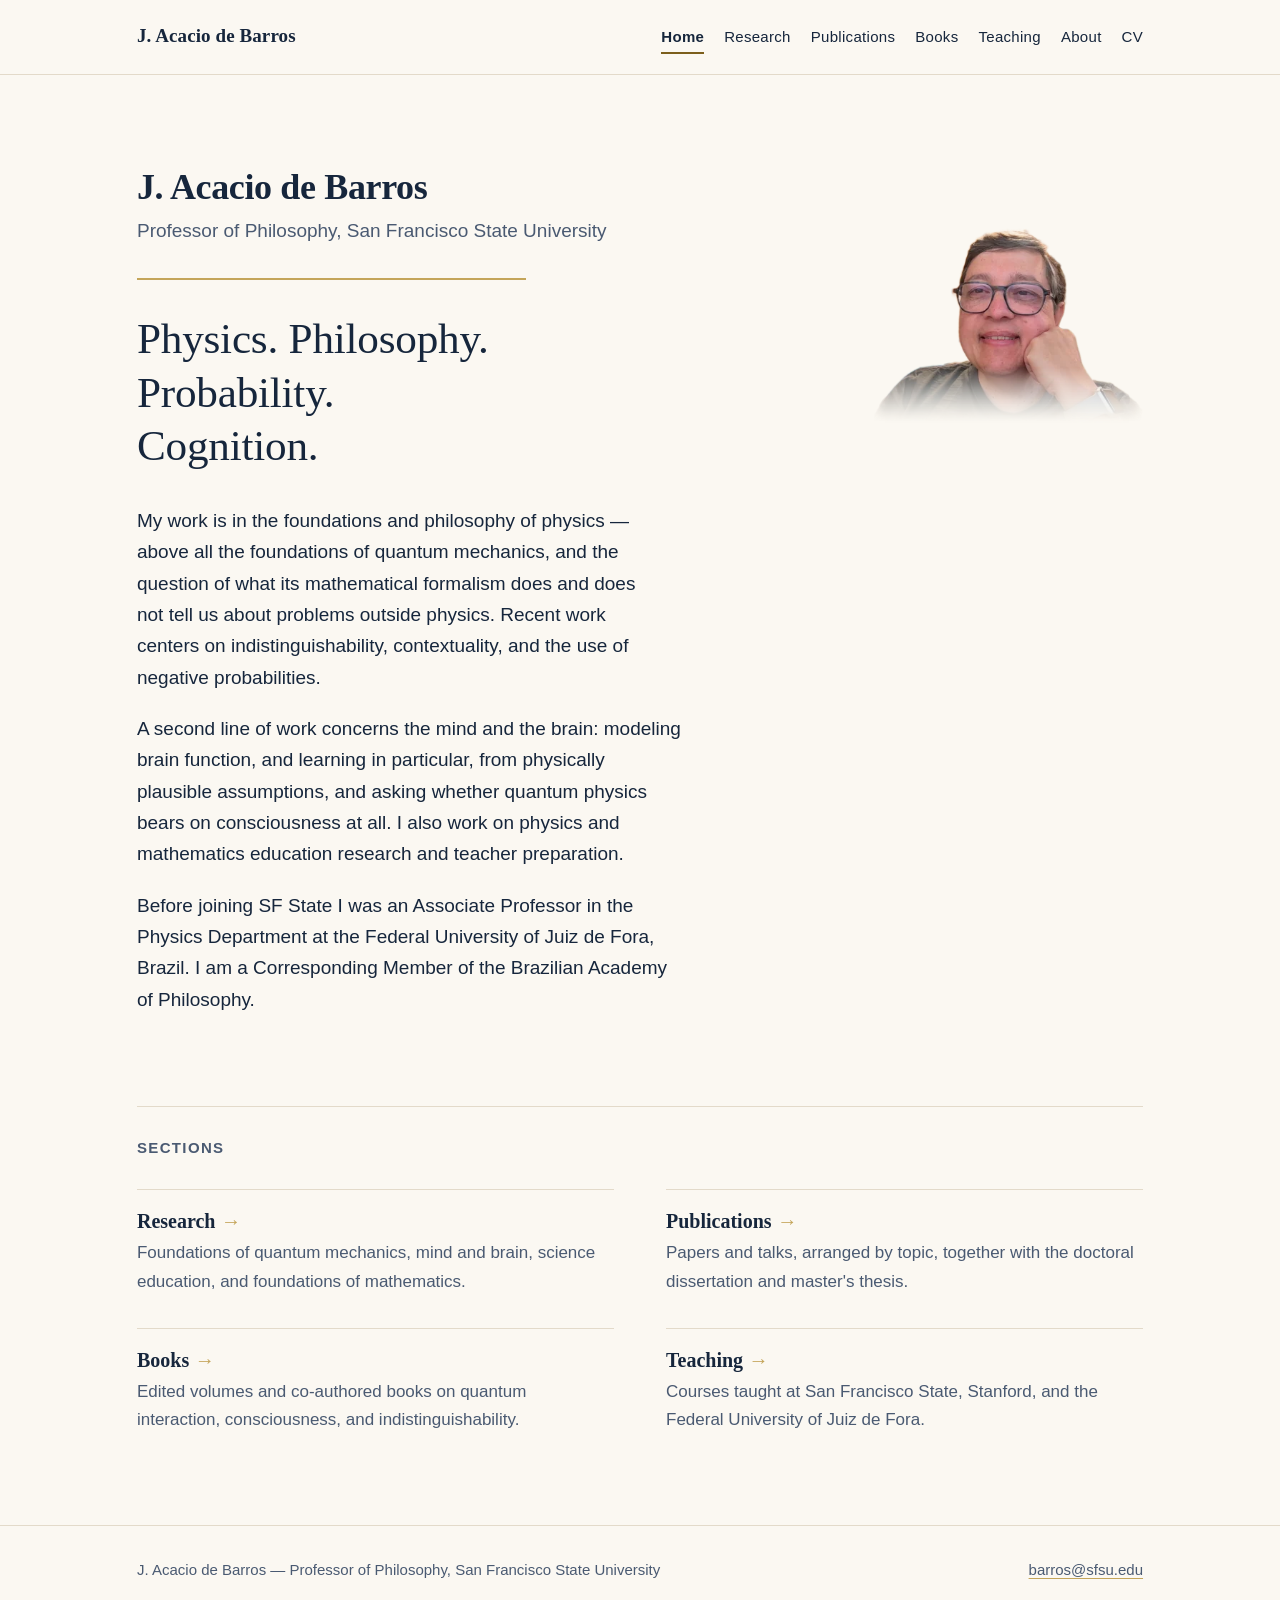
==== index.html @ 0c76de15 "First implementation: structure, design system, homepage, section pages Static HTML and one styleshe" ====
<!DOCTYPE html>
<html lang="en">
<head>
<meta charset="utf-8">
<meta name="viewport" content="width=device-width, initial-scale=1">
<title>J. Acacio de Barros — Professor of Philosophy, San Francisco State University</title>
<meta name="description" content="J. Acacio de Barros, Professor of Philosophy at San Francisco State University. Foundations and philosophy of physics, probability and contextuality, mind and brain.">
<link rel="stylesheet" href="/assets/css/site.css">
</head>
<body>

<a class="skip-link" href="#main">Skip to main content</a>

<header class="site-header">
  <div class="wrap site-header__inner">
    <a class="site-id" href="/">J. Acacio de Barros</a>
    <nav class="site-nav" aria-label="Primary">
      <ul>
        <li><a href="/" aria-current="page">Home</a></li>
        <li><a href="/research/">Research</a></li>
        <li><a href="/publications/">Publications</a></li>
        <li><a href="/books/">Books</a></li>
        <li><a href="/teaching/">Teaching</a></li>
        <li><a href="/about/">About</a></li>
        <li><a href="/cv/">CV</a></li>
      </ul>
    </nav>
  </div>
</header>

<main class="site-main" id="main" tabindex="-1">
  <div class="wrap">

    <section class="intro">
      <div>
        <h1 class="intro__name">J. Acacio de Barros</h1>
        <p class="intro__role">Professor of Philosophy, San Francisco State University</p>

        <p class="statement">Physics. Philosophy. Probability. Cognition.</p>

        <div class="intro__lede">
          <p>My work is in the foundations and philosophy of physics — above all the
          foundations of quantum mechanics, and the question of what its mathematical
          formalism does and does not tell us about problems outside physics. Recent
          work centers on indistinguishability, contextuality, and the use of negative
          probabilities.</p>

          <p>A second line of work concerns the mind and the brain: modeling brain
          function, and learning in particular, from physically plausible assumptions,
          and asking whether quantum physics bears on consciousness at all. I also
          work on physics and mathematics education research and teacher preparation.</p>

          <p>Before joining SF State I was an Associate Professor in the Physics
          Department at the Federal University of Juiz de Fora, Brazil. I am a
          Corresponding Member of the Brazilian Academy of Philosophy.</p>
        </div>
      </div>

      <figure class="portrait">
        <picture>
          <source
            type="image/webp"
            srcset="/assets/images/portrait-acacio-de-barros-380.webp 380w,
                    /assets/images/portrait-acacio-de-barros-760.webp 760w"
            sizes="(min-width: 64rem) 17rem, 13rem">
          <img
            src="/assets/images/portrait-acacio-de-barros-380.png"
            width="380" height="380"
            alt="J. Acacio de Barros.">
        </picture>
      </figure>
    </section>

    <nav class="entries" aria-labelledby="entries-heading">
      <h2 class="entries__heading" id="entries-heading">Sections</h2>
      <ul class="entry-list">
        <li class="entry">
          <h3><a href="/research/">Research</a></h3>
          <p>Foundations of quantum mechanics, mind and brain, science education,
          and foundations of mathematics.</p>
        </li>
        <li class="entry">
          <h3><a href="/publications/">Publications</a></h3>
          <p>Papers and talks, arranged by topic, together with the doctoral
          dissertation and master's thesis.</p>
        </li>
        <li class="entry">
          <h3><a href="/books/">Books</a></h3>
          <p>Edited volumes and co-authored books on quantum interaction,
          consciousness, and indistinguishability.</p>
        </li>
        <li class="entry">
          <h3><a href="/teaching/">Teaching</a></h3>
          <p>Courses taught at San Francisco State, Stanford, and the Federal
          University of Juiz de Fora.</p>
        </li>
      </ul>
    </nav>

  </div>
</main>

<footer class="site-footer">
  <div class="wrap site-footer__inner">
    <p>J. Acacio de Barros — Professor of Philosophy, San Francisco State University</p>
    <p><a href="mailto:barros@sfsu.edu">barros@sfsu.edu</a></p>
  </div>
</footer>

</body>
</html>
---- assets/css/site.css ----
/* ==========================================================================
   J. Acacio de Barros — site stylesheet
   Single stylesheet, no build step, no framework, no external requests.
   Section order: tokens, reset, typography, layout, header, footer,
   home, section pages, print.
   ========================================================================== */

/* --------------------------------------------------------------------------
   1. Tokens
   Contrast against the cream background (WCAG 2.1, normal text needs 4.5:1):
     ink        #16263C  14.4:1   AAA
     ink-muted  #4A5A72   6.6:1   AA
     gold       #7C5F1C   5.6:1   AA
   gold-soft and rule are decorative only and never carry text.
   -------------------------------------------------------------------------- */
:root {
  --cream: #fbf8f2;
  --cream-alt: #f5f0e4;
  --ink: #16263c;
  --ink-muted: #4a5a72;
  --gold: #7c5f1c;
  --gold-soft: #c4a55a;
  --rule: #e3daca;

  --font-serif: "Iowan Old Style", "Palatino Linotype", Palatino, "Book Antiqua",
    Georgia, Cambria, "Times New Roman", serif;
  --font-sans: -apple-system, BlinkMacSystemFont, "Segoe UI", Roboto,
    "Helvetica Neue", Arial, "Noto Sans", sans-serif;

  /* Fluid type. The clamp middle term is rem-based so the scale still
     responds to the reader's browser font size. */
  --text-sm: 0.9375rem;
  --text-base: clamp(1rem, 0.97rem + 0.15vw, 1.0625rem);
  --text-lg: clamp(1.0625rem, 1rem + 0.3vw, 1.1875rem);
  --text-h3: clamp(1.125rem, 1.06rem + 0.3vw, 1.25rem);
  --text-h2: clamp(1.375rem, 1.22rem + 0.75vw, 1.75rem);
  /* The statement outranks the name at the top of the scale: on the home page
     the work should read louder than the byline. */
  --text-h1: clamp(1.75rem, 1.45rem + 1.3vw, 2.25rem);
  --text-statement: clamp(1.5rem, 1.1rem + 2vw, 2.75rem);

  --measure: 34rem; /* ~66 characters at the base size */
  --wrap: 68rem;
  --gutter: clamp(1.25rem, 0.8rem + 2.2vw, 3rem);

  --space-2xs: 0.375rem;
  --space-xs: 0.75rem;
  --space-sm: 1.25rem;
  --space-md: 2rem;
  --space-lg: 3.25rem;
  --space-xl: clamp(3.5rem, 2.5rem + 4vw, 6rem);
}

/* --------------------------------------------------------------------------
   2. Reset
   -------------------------------------------------------------------------- */
*,
*::before,
*::after {
  box-sizing: border-box;
}

html {
  -webkit-text-size-adjust: 100%;
}

body,
h1,
h2,
h3,
h4,
p,
ul,
ol,
li,
figure,
blockquote,
dl,
dd {
  margin: 0;
  padding: 0;
}

/* Markers are removed from lists that are styled by a class and from every list
   inside a nav. Lists in prose keep their markers. */
ul[class],
ol[class],
nav ul,
nav ol {
  list-style: none;
}

img {
  max-width: 100%;
  height: auto;
  display: block;
}

/* --------------------------------------------------------------------------
   3. Base typography
   -------------------------------------------------------------------------- */
body {
  background-color: var(--cream);
  color: var(--ink);
  font-family: var(--font-sans);
  font-size: var(--text-base);
  line-height: 1.65;
  min-height: 100vh;
  display: flex;
  flex-direction: column;
  text-rendering: optimizeLegibility;
  -webkit-font-smoothing: antialiased;
}

h1,
h2,
h3,
h4 {
  font-family: var(--font-serif);
  font-weight: 600;
  line-height: 1.18;
  text-wrap: balance;
  color: var(--ink);
}

h1 {
  font-size: var(--text-h1);
  letter-spacing: -0.01em;
}

h2 {
  font-size: var(--text-h2);
}

h3 {
  font-size: var(--text-h3);
  font-weight: 600;
}

h4 {
  font-size: var(--text-lg);
}

p {
  text-wrap: pretty;
}

a {
  color: inherit;
  text-decoration-color: var(--gold-soft);
  text-decoration-thickness: 0.07em;
  text-underline-offset: 0.18em;
}

a:hover {
  color: var(--gold);
  text-decoration-color: currentColor;
}

/* Focus is never removed, only restyled. The ring is ink on cream (14.4:1),
   so it stays obvious over every surface the site uses. */
:focus-visible {
  outline: 2px solid var(--ink);
  outline-offset: 3px;
  border-radius: 1px;
}

::selection {
  background: var(--gold-soft);
  color: var(--ink);
}

/* --------------------------------------------------------------------------
   4. Layout
   -------------------------------------------------------------------------- */
.wrap {
  width: 100%;
  max-width: var(--wrap);
  margin-inline: auto;
  padding-inline: var(--gutter);
}

.site-main {
  flex: 1 0 auto;
  padding-block: var(--space-xl) var(--space-xl);
}

.prose {
  max-width: var(--measure);
}

.prose > * + * {
  margin-top: var(--space-sm);
}

.prose h2 {
  margin-top: var(--space-lg);
}

.prose h3 {
  margin-top: var(--space-md);
}

.prose ul:not([class]),
.prose ol:not([class]) {
  padding-left: 1.35em;
}

.prose li + li {
  margin-top: var(--space-2xs);
}

.skip-link {
  position: absolute;
  left: var(--gutter);
  top: 0;
  z-index: 10;
  transform: translateY(-120%);
  background: var(--ink);
  color: var(--cream);
  padding: 0.65rem 1.1rem;
  font-size: var(--text-sm);
  text-decoration: none;
  border-radius: 0 0 3px 3px;
}

.skip-link:focus {
  transform: translateY(0);
}

/* --------------------------------------------------------------------------
   5. Site header and primary navigation
   The nav is a plain wrapping row at every width — seven short labels fit in
   two or three lines on a phone, which avoids a disclosure widget and the
   JavaScript and focus management one would require.
   -------------------------------------------------------------------------- */
.site-header {
  border-bottom: 1px solid var(--rule);
  padding-block: var(--space-sm);
}

.site-header__inner {
  display: flex;
  flex-wrap: wrap;
  align-items: baseline;
  justify-content: space-between;
  gap: var(--space-xs) var(--space-md);
}

.site-id {
  font-family: var(--font-serif);
  font-size: var(--text-lg);
  font-weight: 600;
  letter-spacing: 0.005em;
  text-decoration: none;
  white-space: nowrap;
}

.site-id:hover {
  color: var(--gold);
}

.site-nav ul {
  display: flex;
  flex-wrap: wrap;
  gap: var(--space-2xs) var(--space-sm);
}

.site-nav a {
  display: inline-block;
  font-size: var(--text-sm);
  letter-spacing: 0.02em;
  text-decoration: none;
  padding-block: 0.15rem;
  border-bottom: 2px solid transparent;
}

.site-nav a:hover {
  color: var(--gold);
  border-bottom-color: var(--gold-soft);
}

.site-nav a[aria-current="page"] {
  border-bottom-color: var(--gold);
  font-weight: 600;
}

/* --------------------------------------------------------------------------
   6. Footer
   -------------------------------------------------------------------------- */
.site-footer {
  flex-shrink: 0;
  border-top: 1px solid var(--rule);
  padding-block: var(--space-md);
  font-size: var(--text-sm);
  color: var(--ink-muted);
}

.site-footer__inner {
  display: flex;
  flex-wrap: wrap;
  gap: var(--space-xs) var(--space-md);
  justify-content: space-between;
}

.site-footer p {
  margin: 0;
}

/* --------------------------------------------------------------------------
   7. Home
   -------------------------------------------------------------------------- */
.intro {
  display: grid;
  gap: var(--space-lg);
  align-items: start;
}

/* Two columns from tablet up. Below this the portrait would otherwise strand
   itself under three paragraphs of text, a long way from the name it belongs to. */
@media (min-width: 46rem) {
  .intro {
    grid-template-columns: minmax(0, 1fr) 13rem;
  }
}

@media (min-width: 64rem) {
  .intro {
    grid-template-columns: minmax(0, 1fr) 17rem;
    gap: var(--space-xl);
  }
}

.intro__name {
  margin-bottom: var(--space-2xs);
}

.intro__role {
  font-size: var(--text-lg);
  color: var(--ink-muted);
}

/* The four-part statement is the page's visual anchor. It sits above a hairline
   rule rather than inside a box, to keep the page free of card furniture. */
.statement {
  font-family: var(--font-serif);
  font-size: var(--text-statement);
  line-height: 1.24;
  letter-spacing: -0.005em;
  text-wrap: balance;
  margin-top: var(--space-md);
  padding-top: var(--space-md);
  border-top: 2px solid var(--gold-soft);
  max-width: 18ch;
}

.intro__lede {
  max-width: var(--measure);
  margin-top: var(--space-md);
  font-size: var(--text-lg);
}

.intro__lede > * + * {
  margin-top: var(--space-sm);
}

/* Portrait: deliberately small and second in the visual order. On narrow
   screens it drops below the text rather than sitting above it. */
.portrait {
  max-width: 13rem;
  margin: 0;
}

/* From tablet up the grid column sets the size. */
@media (min-width: 46rem) {
  .portrait {
    max-width: 100%;
  }
}

.portrait img {
  width: 100%;
  /* The derivative is a cut-out that dissolves into transparency at the
     bottom, so it needs no frame, border, or shadow to sit on the cream. */
  background: transparent;
}

/* Entry points to the main sections. Hairline rules, not cards. */
.entries {
  margin-top: var(--space-xl);
  padding-top: var(--space-md);
  border-top: 1px solid var(--rule);
}

.entries__heading {
  font-family: var(--font-sans);
  font-size: var(--text-sm);
  font-weight: 600;
  letter-spacing: 0.09em;
  text-transform: uppercase;
  color: var(--ink-muted);
  margin-bottom: var(--space-md);
}

.entry-list {
  display: grid;
  gap: var(--space-md) var(--space-lg);
}

@media (min-width: 40rem) {
  .entry-list {
    grid-template-columns: repeat(2, minmax(0, 1fr));
  }
}

.entry {
  padding-top: var(--space-sm);
  border-top: 1px solid var(--rule);
  max-width: 30rem;
}

.entry h3 {
  font-size: var(--text-h3);
  margin-bottom: var(--space-2xs);
}

.entry h3 a {
  text-decoration: none;
}

.entry h3 a::after {
  content: " \2192";
  color: var(--gold-soft);
  font-family: var(--font-sans);
}

.entry h3 a:hover::after {
  color: var(--gold);
}

.entry p {
  color: var(--ink-muted);
  font-size: var(--text-base);
}

/* --------------------------------------------------------------------------
   8. Section pages
   -------------------------------------------------------------------------- */
.page-header {
  max-width: var(--measure);
  margin-bottom: var(--space-lg);
}

.page-header__eyebrow {
  font-size: var(--text-sm);
  font-weight: 600;
  letter-spacing: 0.09em;
  text-transform: uppercase;
  color: var(--ink-muted);
  margin-bottom: var(--space-xs);
}

.page-header__lede {
  font-size: var(--text-lg);
  color: var(--ink-muted);
  margin-top: var(--space-sm);
  max-width: var(--measure);
}

/* A numbered set of research areas or similar — list semantics, no boxes. */
.stack {
  max-width: var(--measure);
  display: grid;
  gap: var(--space-md);
}

.stack > li {
  padding-top: var(--space-sm);
  border-top: 1px solid var(--rule);
}

.stack h3 {
  margin-bottom: var(--space-2xs);
}

/* Citation lists (Books, Publications). */
.citations {
  max-width: var(--measure);
  display: grid;
  gap: var(--space-md);
}

.citations > li {
  padding-top: var(--space-sm);
  border-top: 1px solid var(--rule);
}

.citations cite {
  font-style: normal;
  font-weight: 600;
}

.citation__meta {
  color: var(--ink-muted);
  font-size: var(--text-sm);
  margin-top: var(--space-2xs);
}

/* An honest marker that a section is not yet filled in. Not decorative —
   it tells a reader the absence is deliberate and temporary. */
.in-progress {
  max-width: var(--measure);
  margin-top: var(--space-lg);
  padding: var(--space-sm) var(--space-md);
  background: var(--cream-alt);
  border-left: 3px solid var(--gold-soft);
  font-size: var(--text-sm);
  color: var(--ink-muted);
}

.in-progress p + p {
  margin-top: var(--space-xs);
}

/* Inline call to a document or external resource. */
.doc-link {
  display: inline-block;
  margin-top: var(--space-sm);
  font-weight: 600;
}

.u-visually-hidden {
  position: absolute;
  width: 1px;
  height: 1px;
  margin: -1px;
  padding: 0;
  overflow: hidden;
  clip-path: inset(50%);
  white-space: nowrap;
}

/* --------------------------------------------------------------------------
   9. Motion and print
   -------------------------------------------------------------------------- */
@media (prefers-reduced-motion: reduce) {
  *,
  *::before,
  *::after {
    animation-duration: 0.01ms !important;
    animation-iteration-count: 1 !important;
    transition-duration: 0.01ms !important;
    scroll-behavior: auto !important;
  }
}

@media print {
  body {
    background: #fff;
    color: #000;
  }

  .site-nav,
  .skip-link {
    display: none;
  }

  a {
    text-decoration: underline;
  }

  .prose a[href^="http"]::after {
    content: " (" attr(href) ")";
    font-size: 0.85em;
    word-break: break-all;
  }
}
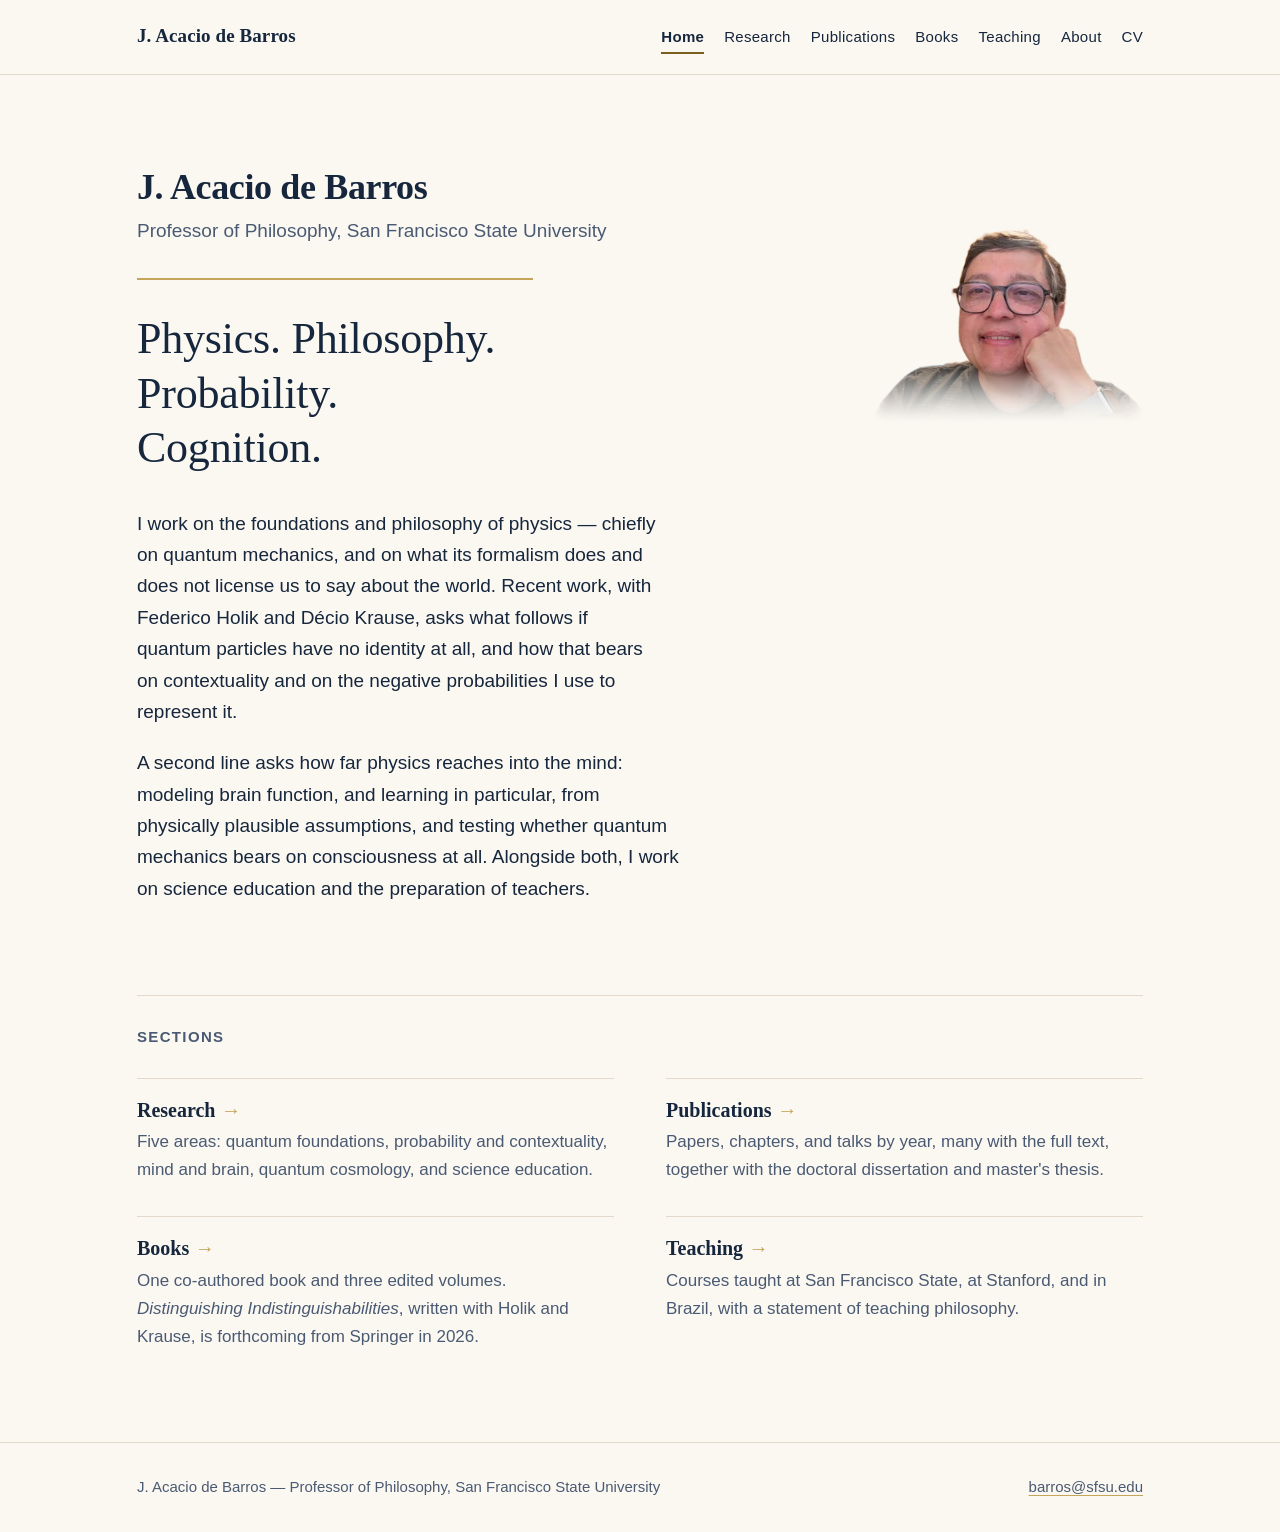
==== commit ba3badde: "Prepare academic website for GitHub Pages launch Adds the hosted document library (74 papers, 13 tal" ====
--- a/index.html
+++ b/index.html
@@ -39,20 +39,16 @@
         <p class="statement">Physics. Philosophy. Probability. Cognition.</p>
 
         <div class="intro__lede">
-          <p>My work is in the foundations and philosophy of physics — above all the
-          foundations of quantum mechanics, and the question of what its mathematical
-          formalism does and does not tell us about problems outside physics. Recent
-          work centers on indistinguishability, contextuality, and the use of negative
-          probabilities.</p>
+          <p>I work on the foundations and philosophy of physics — chiefly on quantum
+          mechanics, and on what its formalism does and does not license us to say about
+          the world. Recent work, with Federico Holik and Décio Krause, asks what follows
+          if quantum particles have no identity at all, and how that bears on
+          contextuality and on the negative probabilities I use to represent it.</p>
 
-          <p>A second line of work concerns the mind and the brain: modeling brain
+          <p>A second line asks how far physics reaches into the mind: modeling brain
           function, and learning in particular, from physically plausible assumptions,
-          and asking whether quantum physics bears on consciousness at all. I also
-          work on physics and mathematics education research and teacher preparation.</p>
-
-          <p>Before joining SF State I was an Associate Professor in the Physics
-          Department at the Federal University of Juiz de Fora, Brazil. I am a
-          Corresponding Member of the Brazilian Academy of Philosophy.</p>
+          and testing whether quantum mechanics bears on consciousness at all. Alongside
+          both, I work on science education and the preparation of teachers.</p>
         </div>
       </div>
 
@@ -76,23 +72,24 @@
       <ul class="entry-list">
         <li class="entry">
           <h3><a href="/research/">Research</a></h3>
-          <p>Foundations of quantum mechanics, mind and brain, science education,
-          and foundations of mathematics.</p>
+          <p>Five areas: quantum foundations, probability and contextuality,
+          mind and brain, quantum cosmology, and science education.</p>
         </li>
         <li class="entry">
           <h3><a href="/publications/">Publications</a></h3>
-          <p>Papers and talks, arranged by topic, together with the doctoral
-          dissertation and master's thesis.</p>
+          <p>Papers, chapters, and talks by year, many with the full text, together
+          with the doctoral dissertation and master's thesis.</p>
         </li>
         <li class="entry">
           <h3><a href="/books/">Books</a></h3>
-          <p>Edited volumes and co-authored books on quantum interaction,
-          consciousness, and indistinguishability.</p>
+          <p>One co-authored book and three edited volumes.
+          <cite>Distinguishing Indistinguishabilities</cite>, written with Holik and
+          Krause, is forthcoming from Springer in 2026.</p>
         </li>
         <li class="entry">
           <h3><a href="/teaching/">Teaching</a></h3>
-          <p>Courses taught at San Francisco State, Stanford, and the Federal
-          University of Juiz de Fora.</p>
+          <p>Courses taught at San Francisco State, at Stanford, and in Brazil, with
+          a statement of teaching philosophy.</p>
         </li>
       </ul>
     </nav>
--- a/assets/css/site.css
+++ b/assets/css/site.css
@@ -34,12 +34,15 @@
   --text-lg: clamp(1.0625rem, 1rem + 0.3vw, 1.1875rem);
   --text-h3: clamp(1.125rem, 1.06rem + 0.3vw, 1.25rem);
   --text-h2: clamp(1.375rem, 1.22rem + 0.75vw, 1.75rem);
-  /* The statement outranks the name at the top of the scale: on the home page
-     the work should read louder than the byline. */
+  /* The statement outranks the name at every width, not only at the top of the
+     scale: on the home page the work should read louder than the byline. The
+     statement's floor and slope are both set above the h1's so the two clamps
+     never cross — they used to, and below about 800px the name won. */
   --text-h1: clamp(1.75rem, 1.45rem + 1.3vw, 2.25rem);
-  --text-statement: clamp(1.5rem, 1.1rem + 2vw, 2.75rem);
+  --text-statement: clamp(1.875rem, 1.55rem + 1.6vw, 2.75rem);
 
   --measure: 34rem; /* ~66 characters at the base size */
+  --measure-wide: 46rem; /* citations and research areas, which run longer */
   --wrap: 68rem;
   --gutter: clamp(1.25rem, 0.8rem + 2.2vw, 3rem);
 
@@ -506,6 +509,352 @@
   margin-top: var(--space-2xs);
 }
 
+/* --------------------------------------------------------------------------
+   8b. Publication and talk lists
+   A citation needs more room than the 34rem prose measure: the venue line runs
+   long and should not wrap five times. --measure-wide is used for these only.
+   -------------------------------------------------------------------------- */
+.section-nav {
+  max-width: var(--measure-wide);
+  margin-bottom: var(--space-lg);
+  padding-block: var(--space-xs);
+  border-block: 1px solid var(--rule);
+}
+
+.section-nav ul {
+  display: flex;
+  flex-wrap: wrap;
+  gap: var(--space-2xs) var(--space-sm);
+}
+
+.section-nav a {
+  font-size: var(--text-sm);
+  letter-spacing: 0.02em;
+}
+
+.pub-preamble {
+  max-width: var(--measure);
+  color: var(--ink-muted);
+  margin-bottom: var(--space-lg);
+}
+
+.pub-section + .pub-section {
+  margin-top: var(--space-xl);
+}
+
+.pub-section h2 {
+  max-width: var(--measure-wide);
+  padding-bottom: var(--space-xs);
+  border-bottom: 2px solid var(--gold-soft);
+}
+
+.pub-section__note {
+  max-width: var(--measure);
+  margin-top: var(--space-sm);
+  font-size: var(--text-sm);
+  color: var(--ink-muted);
+}
+
+.pubs {
+  max-width: var(--measure-wide);
+  margin-top: var(--space-md);
+  display: grid;
+  gap: var(--space-md);
+}
+
+/* The year sits above the citation on a phone and moves into its own gutter
+   from tablet up, where there is room for it without squeezing the citation
+   below a readable measure. The gutter is sized to the longest unbreakable
+   label it has to hold — "Forthcoming", not a four-digit year — so a status
+   label can never collide with the citation beside it. */
+.pubs > li {
+  display: grid;
+  gap: var(--space-2xs);
+  padding-top: var(--space-sm);
+  border-top: 1px solid var(--rule);
+}
+
+@media (min-width: 46rem) {
+  .pubs > li {
+    grid-template-columns: 6.5rem minmax(0, 1fr);
+    column-gap: var(--space-sm);
+  }
+}
+
+.pub__year {
+  font-size: var(--text-sm);
+  font-weight: 600;
+  font-variant-numeric: tabular-nums;
+  color: var(--ink-muted);
+  line-height: 1.7;
+}
+
+.pub__cite cite {
+  font-style: normal;
+  font-weight: 600;
+}
+
+.pub__note {
+  margin-top: var(--space-2xs);
+  font-size: var(--text-sm);
+  color: var(--ink-muted);
+}
+
+/* Restrained link row: text links separated by hairline dividers, not buttons.
+   The divider is generated, so it never lands before the first item. */
+.pub__links {
+  display: flex;
+  flex-wrap: wrap;
+  gap: var(--space-2xs) var(--space-xs);
+  margin-top: var(--space-2xs);
+  font-size: var(--text-sm);
+}
+
+.pub__links li + li::before {
+  content: "";
+  display: inline-block;
+  width: 1px;
+  height: 0.85em;
+  margin-right: var(--space-xs);
+  vertical-align: -0.1em;
+  background: var(--rule);
+}
+
+.pub__links a {
+  font-weight: 600;
+  text-decoration-color: var(--gold-soft);
+}
+
+/* --------------------------------------------------------------------------
+   8b-ii. Books
+   A book is not a citation and is not set as one. Title, subtitle, byline and
+   imprint each take their own line, so the book reads first and the
+   bibliographic detail second. Same furniture as the rest of the site — a rule
+   above each entry, no cards, no cover art.
+   -------------------------------------------------------------------------- */
+.books {
+  max-width: var(--measure-wide);
+  display: grid;
+  gap: var(--space-xl);
+}
+
+.books > li {
+  padding-top: var(--space-md);
+  border-top: 2px solid var(--gold-soft);
+}
+
+/* Year or publication status. Gold on cream is 5.6:1, above the AA threshold,
+   and this is the one place on the page where the eye should land first. */
+.book__status {
+  font-size: var(--text-sm);
+  font-weight: 600;
+  letter-spacing: 0.09em;
+  text-transform: uppercase;
+  color: var(--gold);
+  margin-bottom: var(--space-xs);
+}
+
+.book__title {
+  max-width: var(--measure);
+  margin-bottom: var(--space-2xs);
+}
+
+.book__subtitle {
+  font-family: var(--font-serif);
+  font-size: var(--text-lg);
+  line-height: 1.3;
+  color: var(--ink-muted);
+  max-width: var(--measure);
+  text-wrap: balance;
+}
+
+.book__byline {
+  margin-top: var(--space-sm);
+  max-width: var(--measure);
+  font-weight: 600;
+}
+
+.book__imprint {
+  max-width: var(--measure);
+  font-size: var(--text-sm);
+  color: var(--ink-muted);
+}
+
+.book__desc {
+  max-width: var(--measure);
+  margin-top: var(--space-sm);
+}
+
+.book__desc cite {
+  font-style: italic;
+}
+
+.books .pub__links {
+  margin-top: var(--space-sm);
+}
+
+/* --------------------------------------------------------------------------
+   8c. Research areas
+   -------------------------------------------------------------------------- */
+.research-area + .research-area {
+  margin-top: var(--space-xl);
+}
+
+.research-area h2 {
+  max-width: var(--measure-wide);
+  padding-bottom: var(--space-xs);
+  border-bottom: 2px solid var(--gold-soft);
+}
+
+/* The one-sentence summary carries the weight of the old landing-page list, so
+   it reads a step above the body text that follows it. */
+.research-area__summary {
+  max-width: var(--measure);
+  margin-top: var(--space-sm);
+  font-size: var(--text-lg);
+  color: var(--ink-muted);
+}
+
+.research-area .prose {
+  margin-top: var(--space-md);
+}
+
+.area-more {
+  max-width: var(--measure);
+  margin-top: var(--space-sm);
+  font-size: var(--text-sm);
+  color: var(--ink-muted);
+}
+
+.area-more a {
+  font-weight: 600;
+}
+
+.area-more cite {
+  font-style: normal;
+}
+
+/* --------------------------------------------------------------------------
+   8e. Course lists (Teaching)
+   Same shape as .pubs: an identifier in its own gutter from tablet up, stacked
+   on a phone. The gutter is set by the longest code in use, "AMST/LS 200".
+   Courses with no catalog code use .courses on its own, without the gutter, so
+   nothing has to be invented to fill a column.
+   -------------------------------------------------------------------------- */
+/* Sub-headings and blocks placed directly inside a section rather than inside
+   .prose. The reset zeroes heading margins, so their spacing is set here. */
+.pub-section > h3 {
+  max-width: var(--measure-wide);
+  margin-top: var(--space-lg);
+}
+
+.pubs + .prose {
+  margin-top: var(--space-lg);
+}
+
+.course-group {
+  margin-top: var(--space-lg);
+}
+
+.course-group > h3 {
+  max-width: var(--measure-wide);
+  padding-bottom: var(--space-2xs);
+  border-bottom: 1px solid var(--rule);
+}
+
+.courses {
+  max-width: var(--measure-wide);
+  margin-top: var(--space-md);
+  display: grid;
+  gap: var(--space-md);
+}
+
+.courses > li {
+  display: grid;
+  gap: var(--space-2xs);
+  padding-top: var(--space-sm);
+  border-top: 1px solid var(--rule);
+}
+
+@media (min-width: 46rem) {
+  .courses--coded > li {
+    grid-template-columns: 7.5rem minmax(0, 1fr);
+    column-gap: var(--space-sm);
+  }
+}
+
+.course__code {
+  font-size: var(--text-sm);
+  font-weight: 600;
+  letter-spacing: 0.02em;
+  color: var(--ink-muted);
+  line-height: 1.7;
+}
+
+.courses h3,
+.courses h4 {
+  font-size: var(--text-h3);
+  margin-bottom: var(--space-2xs);
+}
+
+/* Where a course has been renamed, the title it now carries sits directly under
+   the title it was taught as, rather than being buried in the note below. */
+.course__current-title {
+  margin-bottom: var(--space-2xs);
+  font-size: var(--text-sm);
+  color: var(--ink-muted);
+}
+
+.course__current-title em {
+  font-style: normal;
+  font-weight: 600;
+}
+
+.course__desc {
+  color: var(--ink-muted);
+}
+
+.course__note {
+  margin-top: var(--space-2xs);
+  font-size: var(--text-sm);
+  color: var(--ink-muted);
+}
+
+/* A period label for a whole section of historical teaching. */
+.section-period {
+  max-width: var(--measure);
+  margin-top: var(--space-sm);
+  font-size: var(--text-lg);
+  color: var(--ink-muted);
+}
+
+/* --------------------------------------------------------------------------
+   8f. Epigraph
+   A quotation carried over from the previous site. Deliberately quiet: it sits
+   below the content it follows, at small size, and never above a heading.
+   -------------------------------------------------------------------------- */
+.epigraph {
+  max-width: var(--measure);
+  margin: var(--space-xl) 0 0;
+  padding-top: var(--space-sm);
+  border-top: 1px solid var(--rule);
+}
+
+.epigraph blockquote {
+  font-family: var(--font-serif);
+  font-size: var(--text-lg);
+  font-style: italic;
+  line-height: 1.4;
+  color: var(--ink-muted);
+}
+
+.epigraph figcaption {
+  margin-top: var(--space-2xs);
+  font-size: var(--text-sm);
+  letter-spacing: 0.02em;
+  color: var(--ink-muted);
+}
+
 /* An honest marker that a section is not yet filled in. Not decorative —
    it tells a reader the absence is deliberate and temporary. */
 .in-progress {
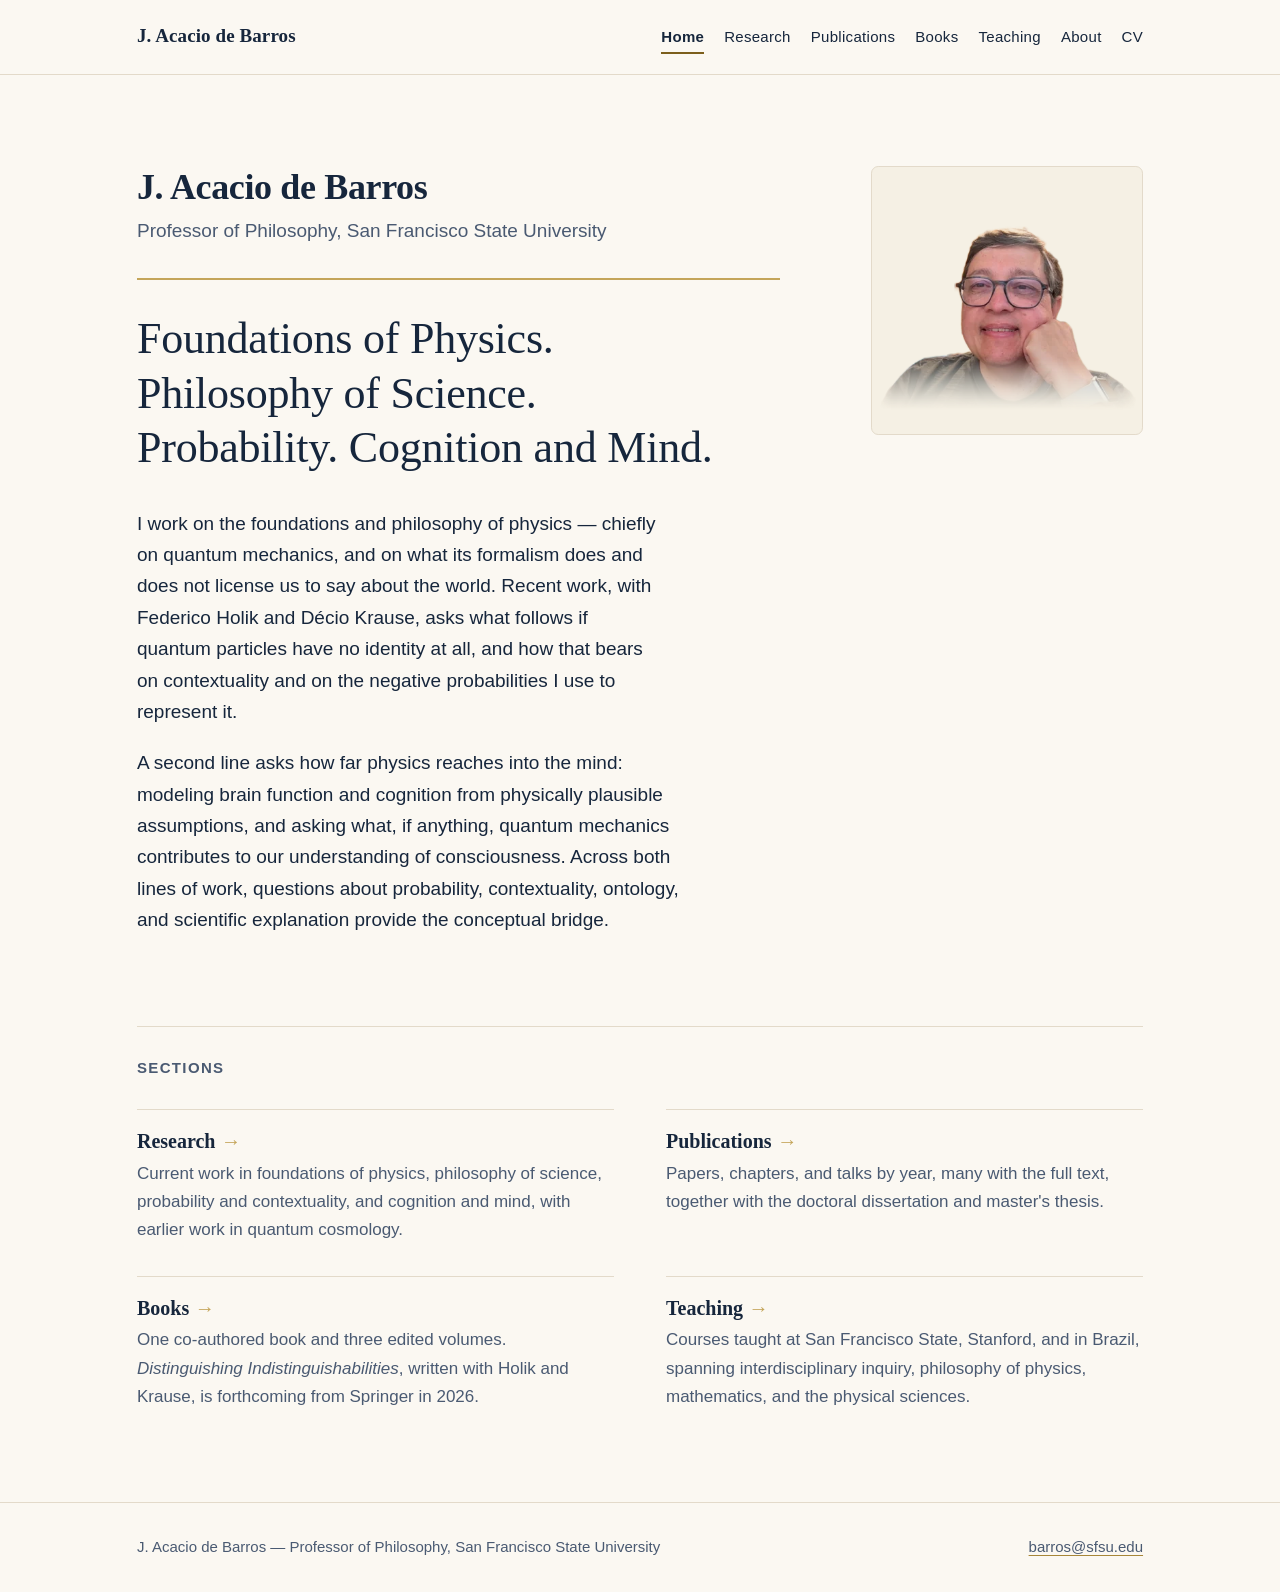
==== commit d617c19c: "Finalize website revision and HTML CV Adopt the audited v4 revision: lean canonical HTML CV with a p" ====
--- a/index.html
+++ b/index.html
@@ -1,108 +1,117 @@
 <!DOCTYPE html>
+
 <html lang="en">
 <head>
-<meta charset="utf-8">
-<meta name="viewport" content="width=device-width, initial-scale=1">
+<meta charset="utf-8"/>
+<meta content="width=device-width, initial-scale=1" name="viewport"/>
 <title>J. Acacio de Barros — Professor of Philosophy, San Francisco State University</title>
-<meta name="description" content="J. Acacio de Barros, Professor of Philosophy at San Francisco State University. Foundations and philosophy of physics, probability and contextuality, mind and brain.">
-<link rel="stylesheet" href="/assets/css/site.css">
-</head>
+<meta content="J. Acacio de Barros, Professor of Philosophy at San Francisco State University. Foundations and philosophy of physics, probability and contextuality, mind and brain." name="description"/>
+<link href="https://jacaciodebarros.github.io/" rel="canonical"/><meta content="website" property="og:type"/><meta content="J. Acacio de Barros" property="og:site_name"/><meta content="J. Acacio de Barros — Professor of Philosophy, San Francisco State University" property="og:title"/><meta content="J. Acacio de Barros, Professor of Philosophy at San Francisco State University. Foundations and philosophy of physics, probability and contextuality, mind and brain." property="og:description"/><meta content="https://jacaciodebarros.github.io/" property="og:url"/><meta content="https://jacaciodebarros.github.io/assets/images/portrait-acacio-de-barros-760.webp" property="og:image"/><meta content="Portrait of J. Acacio de Barros" property="og:image:alt"/><meta content="summary" name="twitter:card"/><meta content="J. Acacio de Barros — Professor of Philosophy, San Francisco State University" name="twitter:title"/><meta content="J. Acacio de Barros, Professor of Philosophy at San Francisco State University. Foundations and philosophy of physics, probability and contextuality, mind and brain." name="twitter:description"/><meta content="https://jacaciodebarros.github.io/assets/images/portrait-acacio-de-barros-760.webp" name="twitter:image"/><link href="/assets/css/site.css" rel="stylesheet"/>
+<script type="application/ld+json">{
+  "@context": "https://schema.org",
+  "@type": "Person",
+  "name": "J. Acacio de Barros",
+  "alternateName": "José Acácio de Barros",
+  "url": "https://jacaciodebarros.github.io/",
+  "image": "https://jacaciodebarros.github.io/assets/images/portrait-acacio-de-barros-760.webp",
+  "jobTitle": "Professor of Philosophy",
+  "affiliation": {
+    "@type": "CollegeOrUniversity",
+    "name": "San Francisco State University",
+    "url": "https://www.sfsu.edu/"
+  },
+  "sameAs": [
+    "https://orcid.org/0000-0001-8233-2073"
+  ],
+  "knowsAbout": [
+    "Foundations of physics",
+    "Philosophy of science",
+    "Quantum mechanics",
+    "Probability",
+    "Contextuality",
+    "Cognition",
+    "Philosophy of mind"
+  ]
+}</script></head>
 <body>
-
 <a class="skip-link" href="#main">Skip to main content</a>
-
 <header class="site-header">
-  <div class="wrap site-header__inner">
-    <a class="site-id" href="/">J. Acacio de Barros</a>
-    <nav class="site-nav" aria-label="Primary">
-      <ul>
-        <li><a href="/" aria-current="page">Home</a></li>
-        <li><a href="/research/">Research</a></li>
-        <li><a href="/publications/">Publications</a></li>
-        <li><a href="/books/">Books</a></li>
-        <li><a href="/teaching/">Teaching</a></li>
-        <li><a href="/about/">About</a></li>
-        <li><a href="/cv/">CV</a></li>
-      </ul>
-    </nav>
-  </div>
+<div class="wrap site-header__inner">
+<a class="site-id" href="/">J. Acacio de Barros</a>
+<nav aria-label="Primary" class="site-nav">
+<ul>
+<li><a aria-current="page" href="/">Home</a></li>
+<li><a href="/research/">Research</a></li>
+<li><a href="/publications/">Publications</a></li>
+<li><a href="/books/">Books</a></li>
+<li><a href="/teaching/">Teaching</a></li>
+<li><a href="/about/">About</a></li>
+<li><a href="/cv/">CV</a></li>
+</ul>
+</nav>
+</div>
 </header>
-
 <main class="site-main" id="main" tabindex="-1">
-  <div class="wrap">
-
-    <section class="intro">
-      <div>
-        <h1 class="intro__name">J. Acacio de Barros</h1>
-        <p class="intro__role">Professor of Philosophy, San Francisco State University</p>
-
-        <p class="statement">Physics. Philosophy. Probability. Cognition.</p>
-
-        <div class="intro__lede">
-          <p>I work on the foundations and philosophy of physics — chiefly on quantum
+<div class="wrap">
+<section class="intro">
+<div>
+<h1 class="intro__name">J. Acacio de Barros</h1>
+<p class="intro__role">Professor of Philosophy, San Francisco State University</p>
+<p class="statement">Foundations of Physics. Philosophy of Science. Probability. Cognition and Mind.</p>
+<div class="intro__lede">
+<p>I work on the foundations and philosophy of physics — chiefly on quantum
           mechanics, and on what its formalism does and does not license us to say about
           the world. Recent work, with Federico Holik and Décio Krause, asks what follows
           if quantum particles have no identity at all, and how that bears on
           contextuality and on the negative probabilities I use to represent it.</p>
-
-          <p>A second line asks how far physics reaches into the mind: modeling brain
-          function, and learning in particular, from physically plausible assumptions,
-          and testing whether quantum mechanics bears on consciousness at all. Alongside
-          both, I work on science education and the preparation of teachers.</p>
-        </div>
-      </div>
-
-      <figure class="portrait">
-        <picture>
-          <source
-            type="image/webp"
-            srcset="/assets/images/portrait-acacio-de-barros-380.webp 380w,
-                    /assets/images/portrait-acacio-de-barros-760.webp 760w"
-            sizes="(min-width: 64rem) 17rem, 13rem">
-          <img
-            src="/assets/images/portrait-acacio-de-barros-380.png"
-            width="380" height="380"
-            alt="J. Acacio de Barros.">
-        </picture>
-      </figure>
-    </section>
-
-    <nav class="entries" aria-labelledby="entries-heading">
-      <h2 class="entries__heading" id="entries-heading">Sections</h2>
-      <ul class="entry-list">
-        <li class="entry">
-          <h3><a href="/research/">Research</a></h3>
-          <p>Five areas: quantum foundations, probability and contextuality,
-          mind and brain, quantum cosmology, and science education.</p>
-        </li>
-        <li class="entry">
-          <h3><a href="/publications/">Publications</a></h3>
-          <p>Papers, chapters, and talks by year, many with the full text, together
+<p>A second line asks how far physics reaches into the mind: modeling brain
+          function and cognition from physically plausible assumptions, and asking what,
+          if anything, quantum mechanics contributes to our understanding of consciousness.
+          Across both lines of work, questions about probability, contextuality, ontology,
+          and scientific explanation provide the conceptual bridge.</p>
+</div>
+</div>
+<figure class="portrait">
+<picture>
+<source sizes="(min-width: 64rem) 17rem, 13rem" srcset="/assets/images/portrait-acacio-de-barros-380.webp 380w,
+                    /assets/images/portrait-acacio-de-barros-760.webp 760w" type="image/webp"/>
+<img alt="J. Acacio de Barros." height="380" src="/assets/images/portrait-acacio-de-barros-380.png" width="380"/>
+</picture>
+</figure>
+</section>
+<nav aria-labelledby="entries-heading" class="entries">
+<h2 class="entries__heading" id="entries-heading">Sections</h2>
+<ul class="entry-list">
+<li class="entry">
+<h3><a href="/research/">Research</a></h3>
+<p>Current work in foundations of physics, philosophy of science, probability
+          and contextuality, and cognition and mind, with earlier work in quantum cosmology.</p>
+</li>
+<li class="entry">
+<h3><a href="/publications/">Publications</a></h3>
+<p>Papers, chapters, and talks by year, many with the full text, together
           with the doctoral dissertation and master's thesis.</p>
-        </li>
-        <li class="entry">
-          <h3><a href="/books/">Books</a></h3>
-          <p>One co-authored book and three edited volumes.
+</li>
+<li class="entry">
+<h3><a href="/books/">Books</a></h3>
+<p>One co-authored book and three edited volumes.
           <cite>Distinguishing Indistinguishabilities</cite>, written with Holik and
           Krause, is forthcoming from Springer in 2026.</p>
-        </li>
-        <li class="entry">
-          <h3><a href="/teaching/">Teaching</a></h3>
-          <p>Courses taught at San Francisco State, at Stanford, and in Brazil, with
-          a statement of teaching philosophy.</p>
-        </li>
-      </ul>
-    </nav>
-
-  </div>
+</li>
+<li class="entry">
+<h3><a href="/teaching/">Teaching</a></h3>
+<p>Courses taught at San Francisco State, Stanford, and in Brazil, spanning
+          interdisciplinary inquiry, philosophy of physics, mathematics, and the physical sciences.</p>
+</li>
+</ul>
+</nav>
+</div>
 </main>
-
 <footer class="site-footer">
-  <div class="wrap site-footer__inner">
-    <p>J. Acacio de Barros — Professor of Philosophy, San Francisco State University</p>
-    <p><a href="mailto:barros@sfsu.edu">barros@sfsu.edu</a></p>
-  </div>
+<div class="wrap site-footer__inner">
+<p>J. Acacio de Barros — Professor of Philosophy, San Francisco State University</p>
+<p><a href="mailto:barros@sfsu.edu">barros@sfsu.edu</a></p>
+</div>
 </footer>
-
 </body>
 </html>
--- a/assets/css/site.css
+++ b/assets/css/site.css
@@ -12,6 +12,10 @@
      ink-muted  #4A5A72   6.6:1   AA
      gold       #7C5F1C   5.6:1   AA
    gold-soft and rule are decorative only and never carry text.
+   underline carries link underlines, which are non-text UI components and so
+   need 3:1 (WCAG 1.4.11). gold-soft reached only 2.2:1, so underlines take
+   their own token: same hue and saturation, lightness lowered until it clears
+   3:1 on cream (3.2:1) and on cream-alt (3.0:1), the two surfaces links sit on.
    -------------------------------------------------------------------------- */
 :root {
   --cream: #fbf8f2;
@@ -20,6 +24,7 @@
   --ink-muted: #4a5a72;
   --gold: #7c5f1c;
   --gold-soft: #c4a55a;
+  --underline: #a78638;
   --rule: #e3daca;
 
   --font-serif: "Iowan Old Style", "Palatino Linotype", Palatino, "Book Antiqua",
@@ -150,7 +155,7 @@
 
 a {
   color: inherit;
-  text-decoration-color: var(--gold-soft);
+  text-decoration-color: var(--underline);
   text-decoration-thickness: 0.07em;
   text-underline-offset: 0.18em;
 }
@@ -354,7 +359,7 @@
   margin-top: var(--space-md);
   padding-top: var(--space-md);
   border-top: 2px solid var(--gold-soft);
-  max-width: 18ch;
+  max-width: 30ch;
 }
 
 .intro__lede {
@@ -372,6 +377,11 @@
 .portrait {
   max-width: 13rem;
   margin: 0;
+  padding: 0.75rem 0.75rem 0.55rem;
+  overflow: hidden;
+  background: var(--cream-alt);
+  border: 1px solid var(--rule);
+  border-radius: 0.45rem;
 }
 
 /* From tablet up the grid column sets the size. */
@@ -383,9 +393,9 @@
 
 .portrait img {
   width: 100%;
-  /* The derivative is a cut-out that dissolves into transparency at the
-     bottom, so it needs no frame, border, or shadow to sit on the cream. */
   background: transparent;
+  transform: scale(1.05);
+  transform-origin: center bottom;
 }
 
 /* Entry points to the main sections. Hairline rules, not cards. */
@@ -622,7 +632,7 @@
 
 .pub__links a {
   font-weight: 600;
-  text-decoration-color: var(--gold-soft);
+  text-decoration-color: var(--underline);
 }
 
 /* --------------------------------------------------------------------------
@@ -889,6 +899,115 @@
   white-space: nowrap;
 }
 
+
+
+/* --------------------------------------------------------------------------
+   8f. Curriculum vitae
+   The HTML CV is the canonical record. These rules keep a long academic CV
+   readable on screen while allowing the same page to print cleanly.
+   -------------------------------------------------------------------------- */
+.cv-header {
+  max-width: var(--measure-wide);
+}
+
+.cv-contact {
+  display: flex;
+  flex-wrap: wrap;
+  gap: var(--space-2xs) var(--space-sm);
+  margin-top: var(--space-sm);
+  color: var(--ink-muted);
+  font-size: var(--text-sm);
+}
+
+.cv-version {
+  max-width: var(--measure);
+  margin-top: var(--space-sm);
+  color: var(--ink-muted);
+  font-size: var(--text-sm);
+}
+
+.cv-section-nav {
+  max-width: var(--wrap);
+}
+
+.cv-timeline,
+.cv-simple-list {
+  max-width: var(--measure-wide);
+  margin-top: var(--space-md);
+  display: grid;
+  gap: var(--space-sm);
+}
+
+.cv-timeline > li,
+.cv-simple-list > li {
+  padding-top: var(--space-sm);
+  border-top: 1px solid var(--rule);
+}
+
+.cv-timeline > li {
+  display: grid;
+  gap: var(--space-2xs);
+}
+
+@media (min-width: 46rem) {
+  .cv-timeline > li {
+    grid-template-columns: 8.75rem minmax(0, 1fr);
+    column-gap: var(--space-sm);
+  }
+}
+
+.cv-date {
+  font-size: var(--text-sm);
+  font-weight: 600;
+  font-variant-numeric: tabular-nums;
+  color: var(--ink-muted);
+}
+
+.cv-item-title {
+  font-weight: 600;
+}
+
+.cv-item-org,
+.cv-item-note {
+  color: var(--ink-muted);
+}
+
+.cv-item-note {
+  margin-top: var(--space-2xs);
+  font-size: var(--text-sm);
+}
+
+.cv-simple-list {
+  counter-reset: cv-entry;
+}
+
+.cv-simple-list > li {
+  counter-increment: cv-entry;
+  position: relative;
+  padding-left: 2.25rem;
+}
+
+.cv-simple-list > li::before {
+  content: counter(cv-entry) ".";
+  position: absolute;
+  left: 0;
+  top: var(--space-sm);
+  width: 1.75rem;
+  color: var(--ink-muted);
+  font-size: var(--text-sm);
+  font-variant-numeric: tabular-nums;
+}
+
+.cv-bullet-list {
+  max-width: var(--measure-wide);
+  margin-top: var(--space-sm);
+  padding-left: 1.25rem;
+}
+
+.cv-bullet-list li + li {
+  margin-top: var(--space-2xs);
+}
+
 /* --------------------------------------------------------------------------
    9. Motion and print
    -------------------------------------------------------------------------- */
@@ -903,24 +1022,317 @@
   }
 }
 
+@page {
+  size: letter;
+  margin: 0.58in 0.62in 0.62in;
+}
+
 @media print {
+  :root {
+    --text-base: 9.5pt;
+    --text-sm: 8.4pt;
+    --text-lg: 10.5pt;
+    --text-h3: 11pt;
+    --text-h2: 13.5pt;
+    --text-h1: 18pt;
+    --space-2xs: 0.12in;
+    --space-xs: 0.16in;
+    --space-sm: 0.21in;
+    --space-md: 0.3in;
+    --space-lg: 0.4in;
+    --space-xl: 0.48in;
+  }
+
   body {
+    display: block;
     background: #fff;
     color: #000;
-  }
-
+    line-height: 1.4;
+  }
+
+  .site-header,
+  .site-footer,
   .site-nav,
-  .skip-link {
+  .skip-link,
+  .section-nav,
+  .cv-version {
+    display: none !important;
+  }
+
+  .site-main {
+    padding: 0;
+  }
+
+  .wrap {
+    max-width: none;
+    padding: 0;
+  }
+
+  .page-header {
+    margin-bottom: 0.3in;
+  }
+
+  .cv-contact {
+    margin-top: 0.08in;
+  }
+
+  .pub-section + .pub-section {
+    margin-top: 0.36in;
+  }
+
+  .pub-section h2 {
+    padding-bottom: 0.08in;
+  }
+
+  .pubs,
+  .cv-timeline,
+  .cv-simple-list,
+  .pub-section h2,
+  .pub-section > h3 {
+    max-width: none;
+  }
+
+  .pubs,
+  .cv-timeline,
+  .cv-simple-list {
+    gap: 0.12in;
+    margin-top: 0.16in;
+  }
+
+  .pubs > li,
+  .cv-timeline > li,
+  .cv-simple-list > li {
+    break-inside: avoid;
+    page-break-inside: avoid;
+    padding-top: 0.1in;
+  }
+
+  .pubs > li {
+    grid-template-columns: 0.72in minmax(0, 1fr);
+    column-gap: 0.12in;
+  }
+
+  .cv-timeline > li {
+    grid-template-columns: 1.08in minmax(0, 1fr);
+    column-gap: 0.12in;
+  }
+
+  a {
+    color: #000;
+    text-decoration: none;
+  }
+
+  .pub__links {
+    font-size: 8pt;
+  }
+
+  .prose a[href^="http"]::after {
+    content: none;
+  }
+}
+
+
+/* --------------------------------------------------------------------------
+   10. Lean CV revision (August 2026)
+   Screen remains consistent with the site; print returns to a compact,
+   traditional academic-CV presentation closer to the pre-HTML document.
+   -------------------------------------------------------------------------- */
+.cv-position-title {
+  line-height: 1.35;
+}
+
+.cv-position-org {
+  margin-top: 0.05rem;
+  color: var(--ink-muted);
+}
+
+@media print {
+  @page {
+    size: letter;
+    margin: 0.48in 0.58in 0.52in;
+  }
+
+  .cv-page {
+    font-family: Georgia, "Times New Roman", serif;
+    font-size: 9.2pt;
+    line-height: 1.22;
+  }
+
+  .cv-page .page-header {
+    text-align: center;
+    margin-bottom: 0.18in;
+  }
+
+  .cv-page .page-header__eyebrow {
     display: none;
   }
 
-  a {
-    text-decoration: underline;
-  }
-
-  .prose a[href^="http"]::after {
-    content: " (" attr(href) ")";
-    font-size: 0.85em;
-    word-break: break-all;
-  }
-}
+  .cv-page .page-header__lede {
+    display: block;
+    margin: 0.03in 0 0;
+    font-size: 8.6pt;
+    color: #000;
+  }
+
+  .cv-page .page-header h1 {
+    margin: 0;
+    font-family: Georgia, "Times New Roman", serif;
+    font-size: 19pt;
+    font-variant: small-caps;
+    font-weight: 700;
+    letter-spacing: 0.01em;
+  }
+
+  .cv-page .cv-contact {
+    justify-content: center;
+    gap: 0.03in 0.18in;
+    margin-top: 0.05in;
+    padding-bottom: 0.07in;
+    border-bottom: 1px solid #000;
+    font-size: 8.3pt;
+    color: #000;
+  }
+
+  .cv-page .pub-section + .pub-section {
+    margin-top: 0.19in;
+  }
+
+  .cv-page .pub-section h2 {
+    margin: 0 0 0.08in;
+    padding: 0;
+    border: 0;
+    font-family: Georgia, "Times New Roman", serif;
+    font-size: 12.2pt;
+    font-variant: small-caps;
+    font-weight: 700;
+    letter-spacing: 0;
+  }
+
+  .cv-page .pub-section > h3 {
+    margin-top: 0.12in;
+    font-family: Georgia, "Times New Roman", serif;
+    font-size: 10.2pt;
+  }
+
+  .cv-page .pubs,
+  .cv-page .cv-timeline,
+  .cv-page .cv-simple-list,
+  .cv-page .cv-bullet-list {
+    margin-top: 0.06in;
+    gap: 0.035in;
+  }
+
+  .cv-page .pubs > li,
+  .cv-page .cv-timeline > li,
+  .cv-page .cv-simple-list > li {
+    padding-top: 0;
+    border-top: 0;
+  }
+
+  .cv-page .pubs > li,
+  .cv-page .cv-timeline > li {
+    grid-template-columns: 0.82in minmax(0, 1fr);
+    column-gap: 0.10in;
+  }
+
+  .cv-page #positions .cv-timeline > li,
+  .cv-page #education .cv-timeline > li,
+  .cv-page #honors .cv-timeline > li {
+    grid-template-columns: minmax(0, 1fr) 0.85in;
+    column-gap: 0.10in;
+  }
+
+  .cv-page #positions .pub__year,
+  .cv-page #education .pub__year,
+  .cv-page #honors .pub__year {
+    grid-column: 2;
+    grid-row: 1;
+    text-align: right;
+    font-size: 9.2pt;
+    color: #000;
+    white-space: nowrap;
+  }
+
+  .cv-page #positions .pub__body,
+  .cv-page #education .pub__body,
+  .cv-page #honors .pub__body {
+    grid-column: 1;
+    grid-row: 1;
+  }
+
+  .cv-page .cv-position-title,
+  .cv-page .cv-position-org {
+    margin: 0;
+    line-height: 1.18;
+  }
+
+  .cv-page .cv-position-org {
+    margin-left: 0.12in;
+    color: #000;
+  }
+
+  .cv-page .pub__year,
+  .cv-page .pub__note,
+  .cv-page .pub__links,
+  .cv-page .cv-item-note {
+    font-size: 8.3pt;
+  }
+
+  .cv-page .pub__cite,
+  .cv-page .pub__note,
+  .cv-page .pub__links {
+    line-height: 1.22;
+  }
+
+  .cv-page .pub__note {
+    margin-top: 0.02in;
+    color: #000;
+  }
+
+  .cv-page .pub__links {
+    margin-top: 0.02in;
+  }
+
+  .cv-page .cv-simple-list {
+    counter-reset: cv-entry;
+  }
+
+  .cv-page .cv-simple-list > li {
+    padding-left: 0.22in;
+    line-height: 1.22;
+  }
+
+  .cv-page .cv-simple-list > li::before {
+    top: 0;
+    width: 0.18in;
+    font-size: 8.3pt;
+    color: #000;
+  }
+
+  .cv-page .cv-bullet-list li + li {
+    margin-top: 0.02in;
+  }
+
+  .cv-page a {
+    color: #000;
+    text-decoration: none;
+  }
+}
+
+@media print {
+  @page { margin: 0.40in 0.54in 0.42in; }
+  .cv-page { font-size: 8.9pt; line-height: 1.16; color: #000; }
+  .cv-page .page-header h1,
+  .cv-page .pub-section h2,
+  .cv-page .pub-section > h3,
+  .cv-page .pub__year { color: #000; }
+  .cv-page .pub-section + .pub-section { margin-top: 0.15in; }
+  .cv-page .pubs,
+  .cv-page .cv-timeline,
+  .cv-page .cv-simple-list,
+  .cv-page .cv-bullet-list { gap: 0.022in; }
+  .cv-page .pub__cite,
+  .cv-page .pub__note,
+  .cv-page .cv-simple-list > li { line-height: 1.16; }
+  .cv-page .pub__links { display: none !important; }
+}
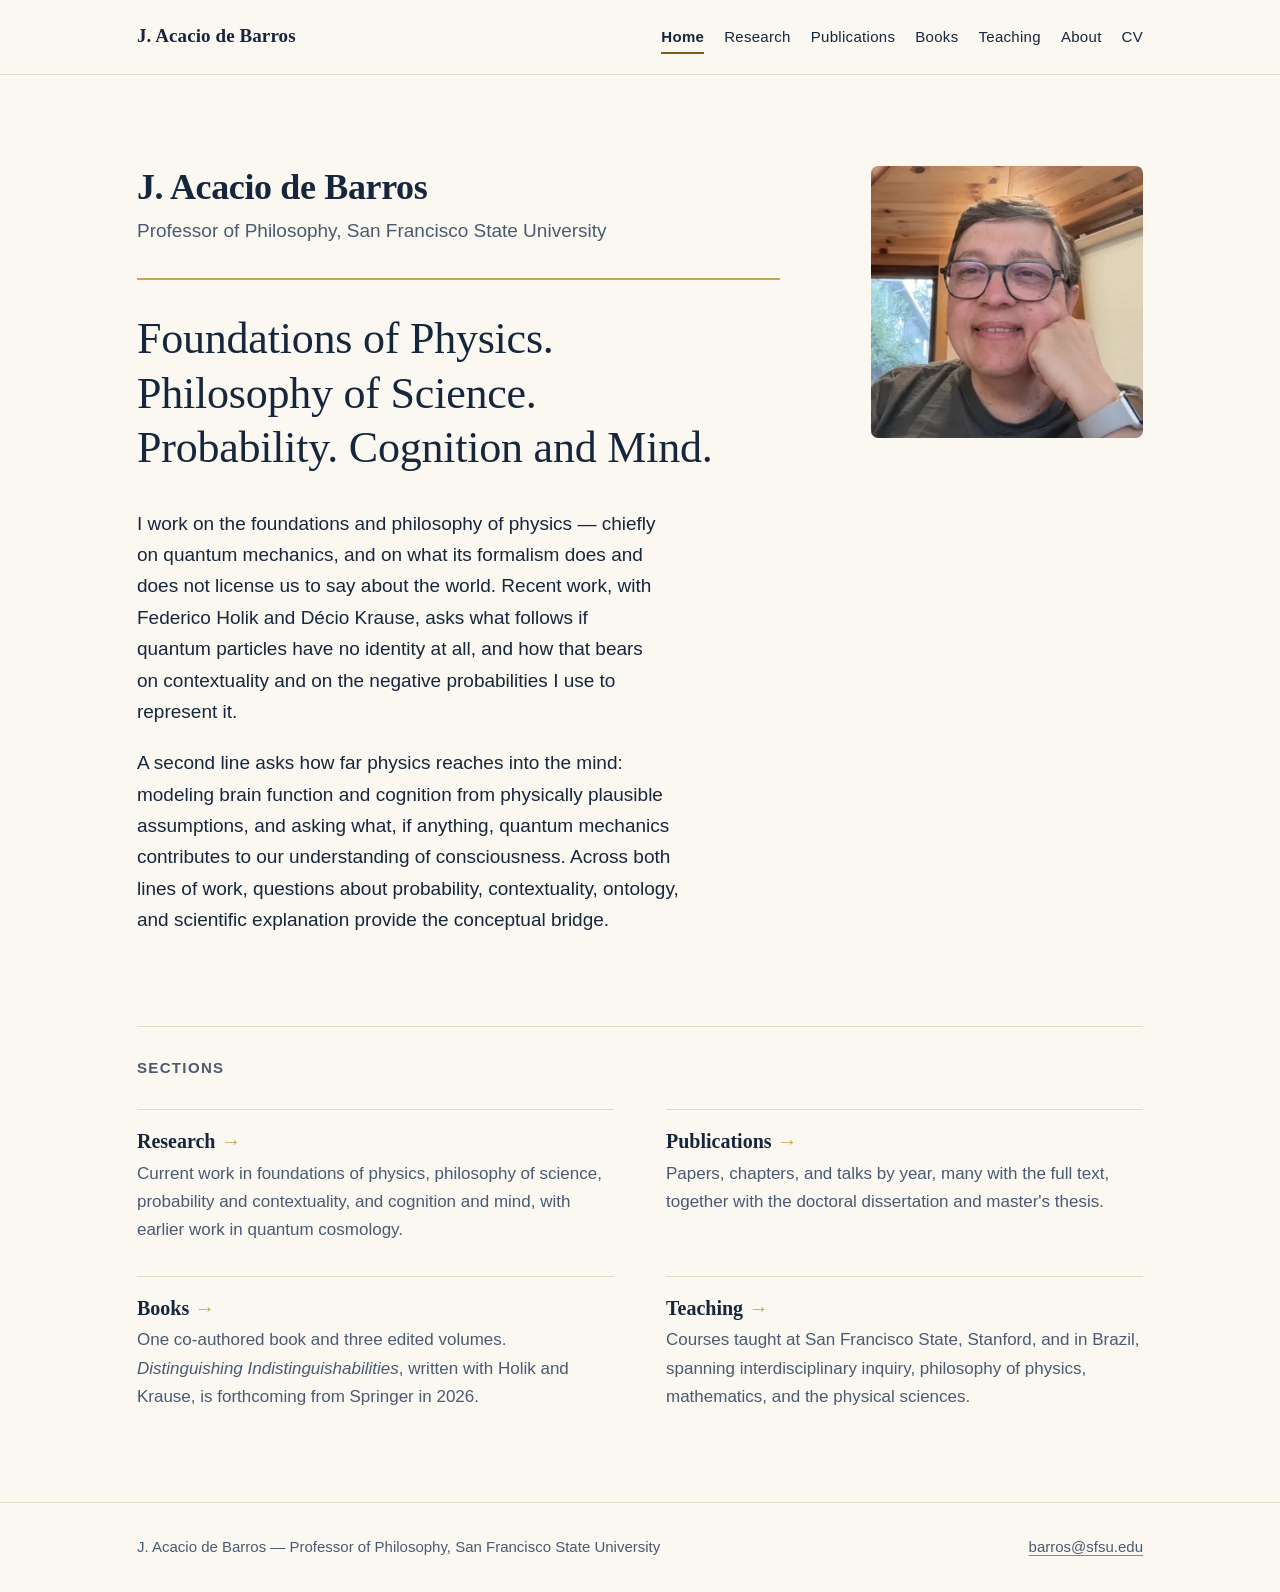
==== commit 97b73ded: "Replace cut-out portrait with original-photo presentation Co-Authored-By: Claude Opus 5 <noreply@ant" ====
--- a/index.html
+++ b/index.html
@@ -6,14 +6,14 @@
 <meta content="width=device-width, initial-scale=1" name="viewport"/>
 <title>J. Acacio de Barros — Professor of Philosophy, San Francisco State University</title>
 <meta content="J. Acacio de Barros, Professor of Philosophy at San Francisco State University. Foundations and philosophy of physics, probability and contextuality, mind and brain." name="description"/>
-<link href="https://jacaciodebarros.github.io/" rel="canonical"/><meta content="website" property="og:type"/><meta content="J. Acacio de Barros" property="og:site_name"/><meta content="J. Acacio de Barros — Professor of Philosophy, San Francisco State University" property="og:title"/><meta content="J. Acacio de Barros, Professor of Philosophy at San Francisco State University. Foundations and philosophy of physics, probability and contextuality, mind and brain." property="og:description"/><meta content="https://jacaciodebarros.github.io/" property="og:url"/><meta content="https://jacaciodebarros.github.io/assets/images/portrait-acacio-de-barros-760.webp" property="og:image"/><meta content="Portrait of J. Acacio de Barros" property="og:image:alt"/><meta content="summary" name="twitter:card"/><meta content="J. Acacio de Barros — Professor of Philosophy, San Francisco State University" name="twitter:title"/><meta content="J. Acacio de Barros, Professor of Philosophy at San Francisco State University. Foundations and philosophy of physics, probability and contextuality, mind and brain." name="twitter:description"/><meta content="https://jacaciodebarros.github.io/assets/images/portrait-acacio-de-barros-760.webp" name="twitter:image"/><link href="/assets/css/site.css" rel="stylesheet"/>
+<link href="https://jacaciodebarros.github.io/" rel="canonical"/><meta content="website" property="og:type"/><meta content="J. Acacio de Barros" property="og:site_name"/><meta content="J. Acacio de Barros — Professor of Philosophy, San Francisco State University" property="og:title"/><meta content="J. Acacio de Barros, Professor of Philosophy at San Francisco State University. Foundations and philosophy of physics, probability and contextuality, mind and brain." property="og:description"/><meta content="https://jacaciodebarros.github.io/" property="og:url"/><meta content="https://jacaciodebarros.github.io/assets/images/social-card-acacio-de-barros-1200x630.jpg" property="og:image"/><meta content="1200" property="og:image:width"/><meta content="630" property="og:image:height"/><meta content="Portrait of J. Acacio de Barros" property="og:image:alt"/><meta content="summary_large_image" name="twitter:card"/><meta content="J. Acacio de Barros — Professor of Philosophy, San Francisco State University" name="twitter:title"/><meta content="J. Acacio de Barros, Professor of Philosophy at San Francisco State University. Foundations and philosophy of physics, probability and contextuality, mind and brain." name="twitter:description"/><meta content="https://jacaciodebarros.github.io/assets/images/social-card-acacio-de-barros-1200x630.jpg" name="twitter:image"/><link href="/assets/css/site.css" rel="stylesheet"/>
 <script type="application/ld+json">{
   "@context": "https://schema.org",
   "@type": "Person",
   "name": "J. Acacio de Barros",
   "alternateName": "José Acácio de Barros",
   "url": "https://jacaciodebarros.github.io/",
-  "image": "https://jacaciodebarros.github.io/assets/images/portrait-acacio-de-barros-760.webp",
+  "image": "https://jacaciodebarros.github.io/assets/images/portrait-acacio-de-barros-photo-960.jpg",
   "jobTitle": "Professor of Philosophy",
   "affiliation": {
     "@type": "CollegeOrUniversity",
@@ -73,9 +73,12 @@
 </div>
 <figure class="portrait">
 <picture>
-<source sizes="(min-width: 64rem) 17rem, 13rem" srcset="/assets/images/portrait-acacio-de-barros-380.webp 380w,
-                    /assets/images/portrait-acacio-de-barros-760.webp 760w" type="image/webp"/>
-<img alt="J. Acacio de Barros." height="380" src="/assets/images/portrait-acacio-de-barros-380.png" width="380"/>
+<source sizes="(min-width: 64rem) 17rem, 13rem" srcset="/assets/images/portrait-acacio-de-barros-photo-320.webp 320w,
+                    /assets/images/portrait-acacio-de-barros-photo-480.webp 480w,
+                    /assets/images/portrait-acacio-de-barros-photo-640.webp 640w,
+                    /assets/images/portrait-acacio-de-barros-photo-960.webp 960w" type="image/webp"/>
+<img alt="J. Acacio de Barros." height="480" sizes="(min-width: 64rem) 17rem, 13rem" src="/assets/images/portrait-acacio-de-barros-photo-480.jpg" srcset="/assets/images/portrait-acacio-de-barros-photo-480.jpg 480w,
+                    /assets/images/portrait-acacio-de-barros-photo-960.jpg 960w" width="480"/>
 </picture>
 </figure>
 </section>
--- a/assets/css/site.css
+++ b/assets/css/site.css
@@ -372,16 +372,13 @@
   margin-top: var(--space-sm);
 }
 
-/* Portrait: deliberately small and second in the visual order. On narrow
-   screens it drops below the text rather than sitting above it. */
+/* Portrait: an ordinary photograph, deliberately small and second in the visual
+   order. On narrow screens it drops below the text rather than sitting above it.
+   No panel, no border, no shadow — the photograph carries its own edges, and the
+   square keeps it from crowding the biography at any width. */
 .portrait {
   max-width: 13rem;
   margin: 0;
-  padding: 0.75rem 0.75rem 0.55rem;
-  overflow: hidden;
-  background: var(--cream-alt);
-  border: 1px solid var(--rule);
-  border-radius: 0.45rem;
 }
 
 /* From tablet up the grid column sets the size. */
@@ -392,10 +389,11 @@
 }
 
 .portrait img {
+  display: block;
   width: 100%;
-  background: transparent;
-  transform: scale(1.05);
-  transform-origin: center bottom;
+  height: auto;
+  aspect-ratio: 1 / 1;
+  border-radius: 0.45rem;
 }
 
 /* Entry points to the main sections. Hairline rules, not cards. */
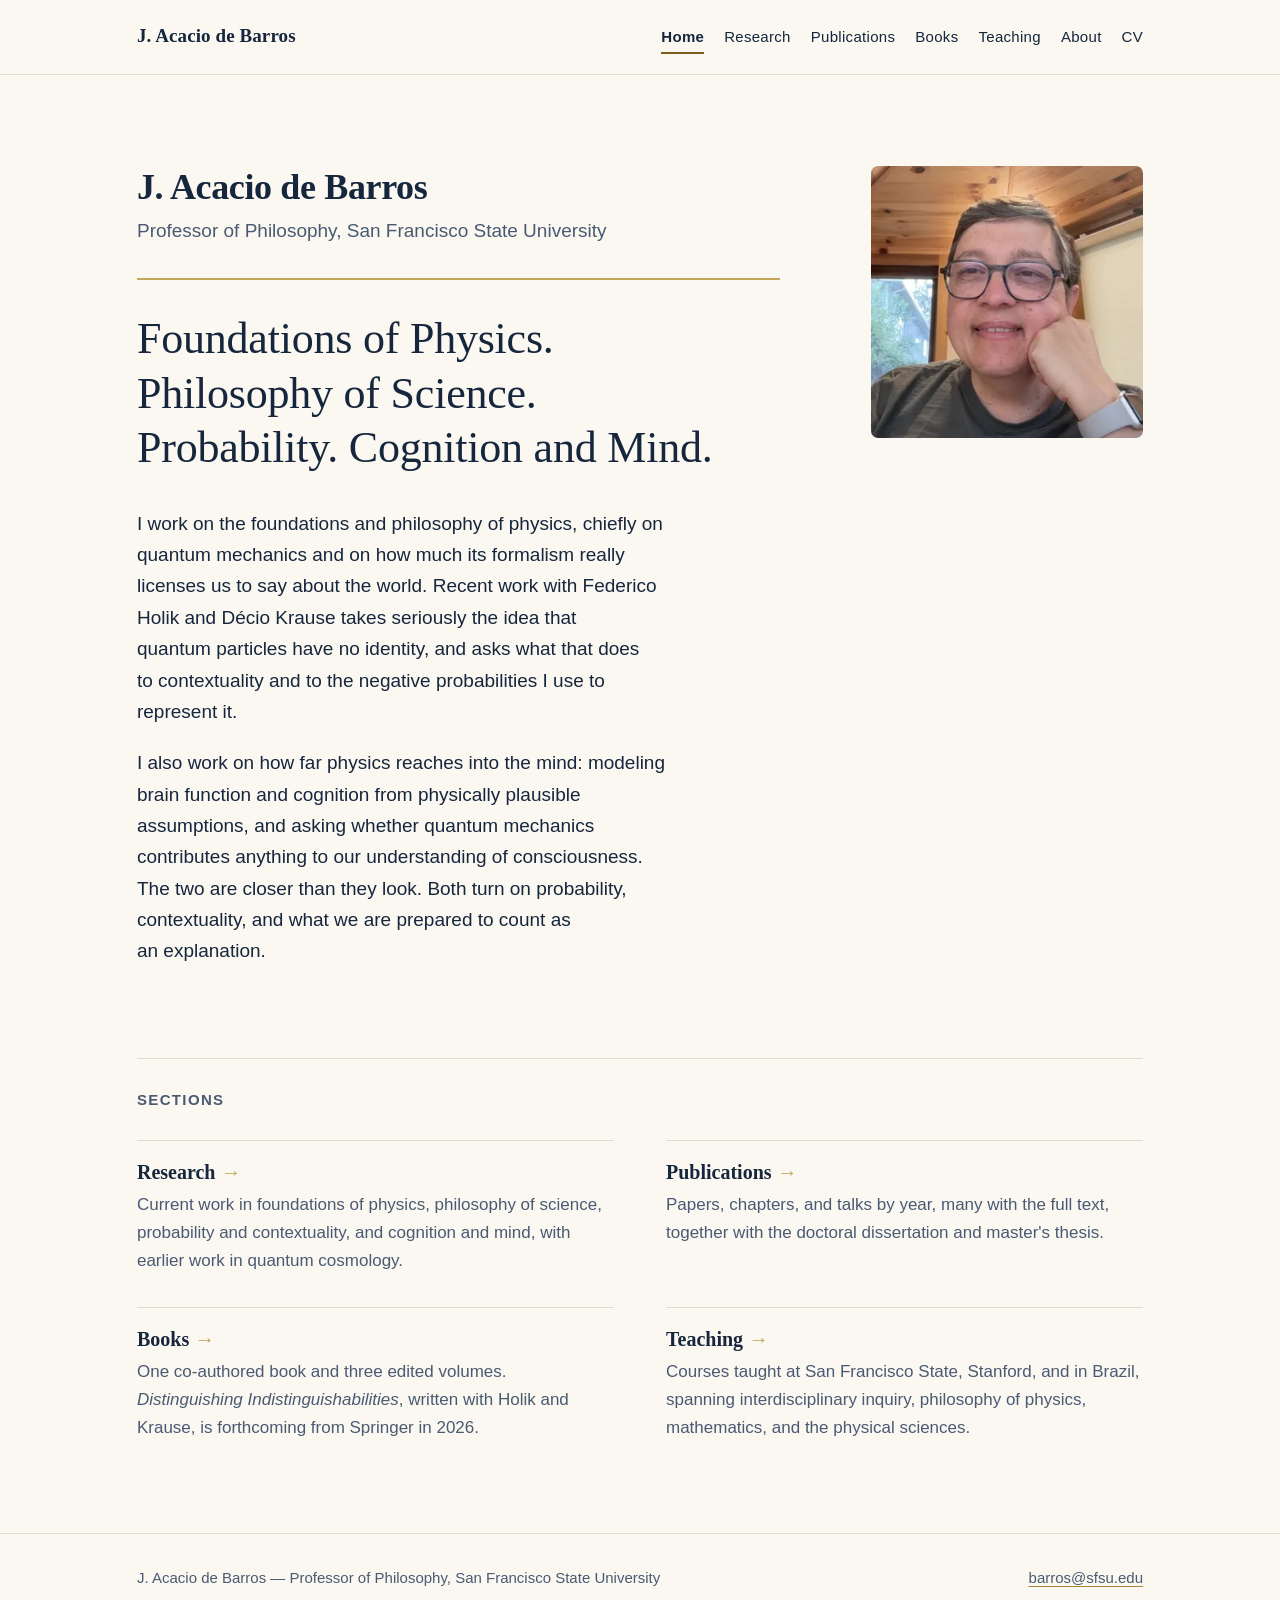
==== commit fbfe7db1: "Revise connective copy to remove machine register A voice pass over the prose written during the 202" ====
--- a/index.html
+++ b/index.html
@@ -59,16 +59,17 @@
 <p class="intro__role">Professor of Philosophy, San Francisco State University</p>
 <p class="statement">Foundations of Physics. Philosophy of Science. Probability. Cognition and Mind.</p>
 <div class="intro__lede">
-<p>I work on the foundations and philosophy of physics — chiefly on quantum
-          mechanics, and on what its formalism does and does not license us to say about
-          the world. Recent work, with Federico Holik and Décio Krause, asks what follows
-          if quantum particles have no identity at all, and how that bears on
-          contextuality and on the negative probabilities I use to represent it.</p>
-<p>A second line asks how far physics reaches into the mind: modeling brain
-          function and cognition from physically plausible assumptions, and asking what,
-          if anything, quantum mechanics contributes to our understanding of consciousness.
-          Across both lines of work, questions about probability, contextuality, ontology,
-          and scientific explanation provide the conceptual bridge.</p>
+<p>I work on the foundations and philosophy of physics, chiefly on quantum
+          mechanics and on how much its formalism really licenses us to say about the
+          world. Recent work with Federico Holik and Décio Krause takes seriously the
+          idea that quantum particles have no identity, and asks what that does to
+          contextuality and to the negative probabilities I use to represent it.</p>
+<p>I also work on how far physics reaches into the mind: modeling brain
+          function and cognition from physically plausible assumptions, and asking
+          whether quantum mechanics contributes anything to our understanding of
+          consciousness. The two are closer than they look. Both turn on
+          probability, contextuality, and what we are prepared to count as an
+          explanation.</p>
 </div>
 </div>
 <figure class="portrait">
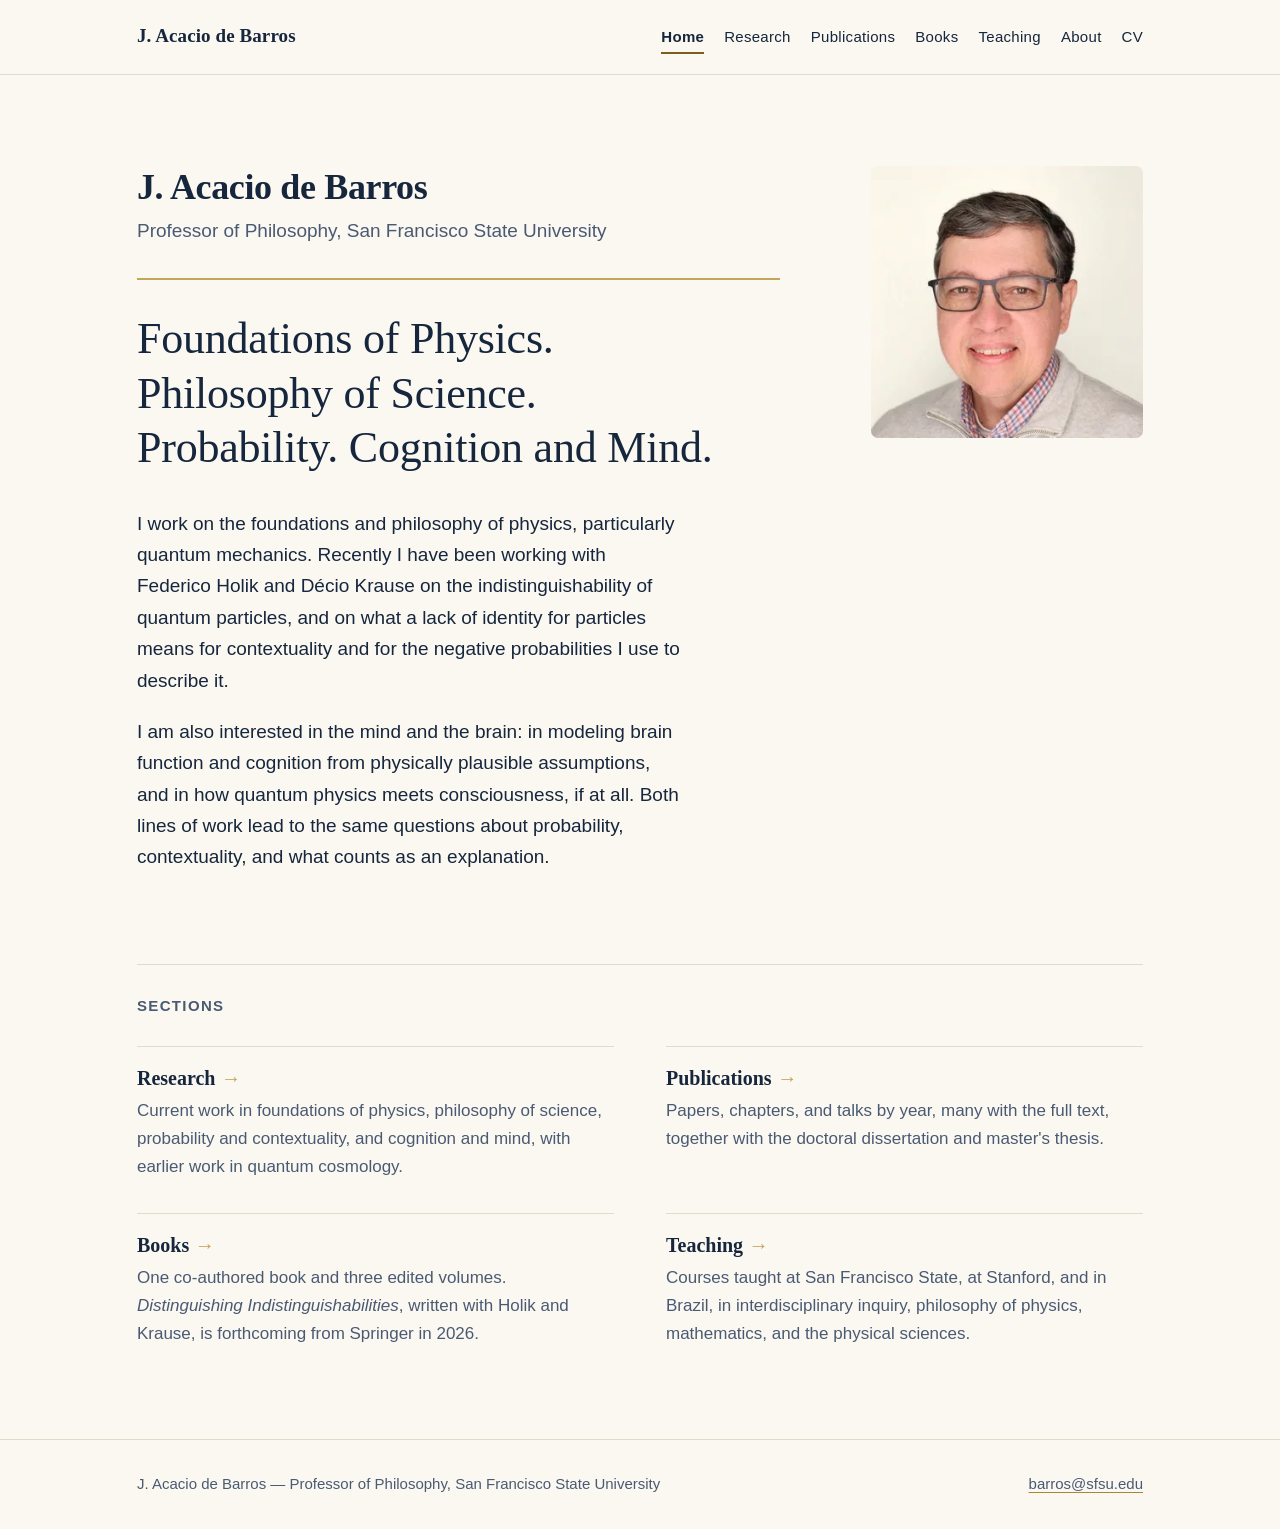
==== commit 3b93f6f5: "Second voice pass: drop migration notes, restore first-person text Sentences were checked against th" ====
--- a/index.html
+++ b/index.html
@@ -59,17 +59,15 @@
 <p class="intro__role">Professor of Philosophy, San Francisco State University</p>
 <p class="statement">Foundations of Physics. Philosophy of Science. Probability. Cognition and Mind.</p>
 <div class="intro__lede">
-<p>I work on the foundations and philosophy of physics, chiefly on quantum
-          mechanics and on how much its formalism really licenses us to say about the
-          world. Recent work with Federico Holik and Décio Krause takes seriously the
-          idea that quantum particles have no identity, and asks what that does to
-          contextuality and to the negative probabilities I use to represent it.</p>
-<p>I also work on how far physics reaches into the mind: modeling brain
-          function and cognition from physically plausible assumptions, and asking
-          whether quantum mechanics contributes anything to our understanding of
-          consciousness. The two are closer than they look. Both turn on
-          probability, contextuality, and what we are prepared to count as an
-          explanation.</p>
+<p>I work on the foundations and philosophy of physics, particularly quantum
+          mechanics. Recently I have been working with Federico Holik and Décio Krause
+          on the indistinguishability of quantum particles, and on what a lack of identity
+          for particles means for contextuality and for the negative probabilities I use
+          to describe it.</p>
+<p>I am also interested in the mind and the brain: in modeling brain function
+          and cognition from physically plausible assumptions, and in how quantum physics
+          meets consciousness, if at all. Both lines of work lead to the same questions
+          about probability, contextuality, and what counts as an explanation.</p>
 </div>
 </div>
 <figure class="portrait">
@@ -104,7 +102,7 @@
 </li>
 <li class="entry">
 <h3><a href="/teaching/">Teaching</a></h3>
-<p>Courses taught at San Francisco State, Stanford, and in Brazil, spanning
+<p>Courses taught at San Francisco State, at Stanford, and in Brazil, in
           interdisciplinary inquiry, philosophy of physics, mathematics, and the physical sciences.</p>
 </li>
 </ul>
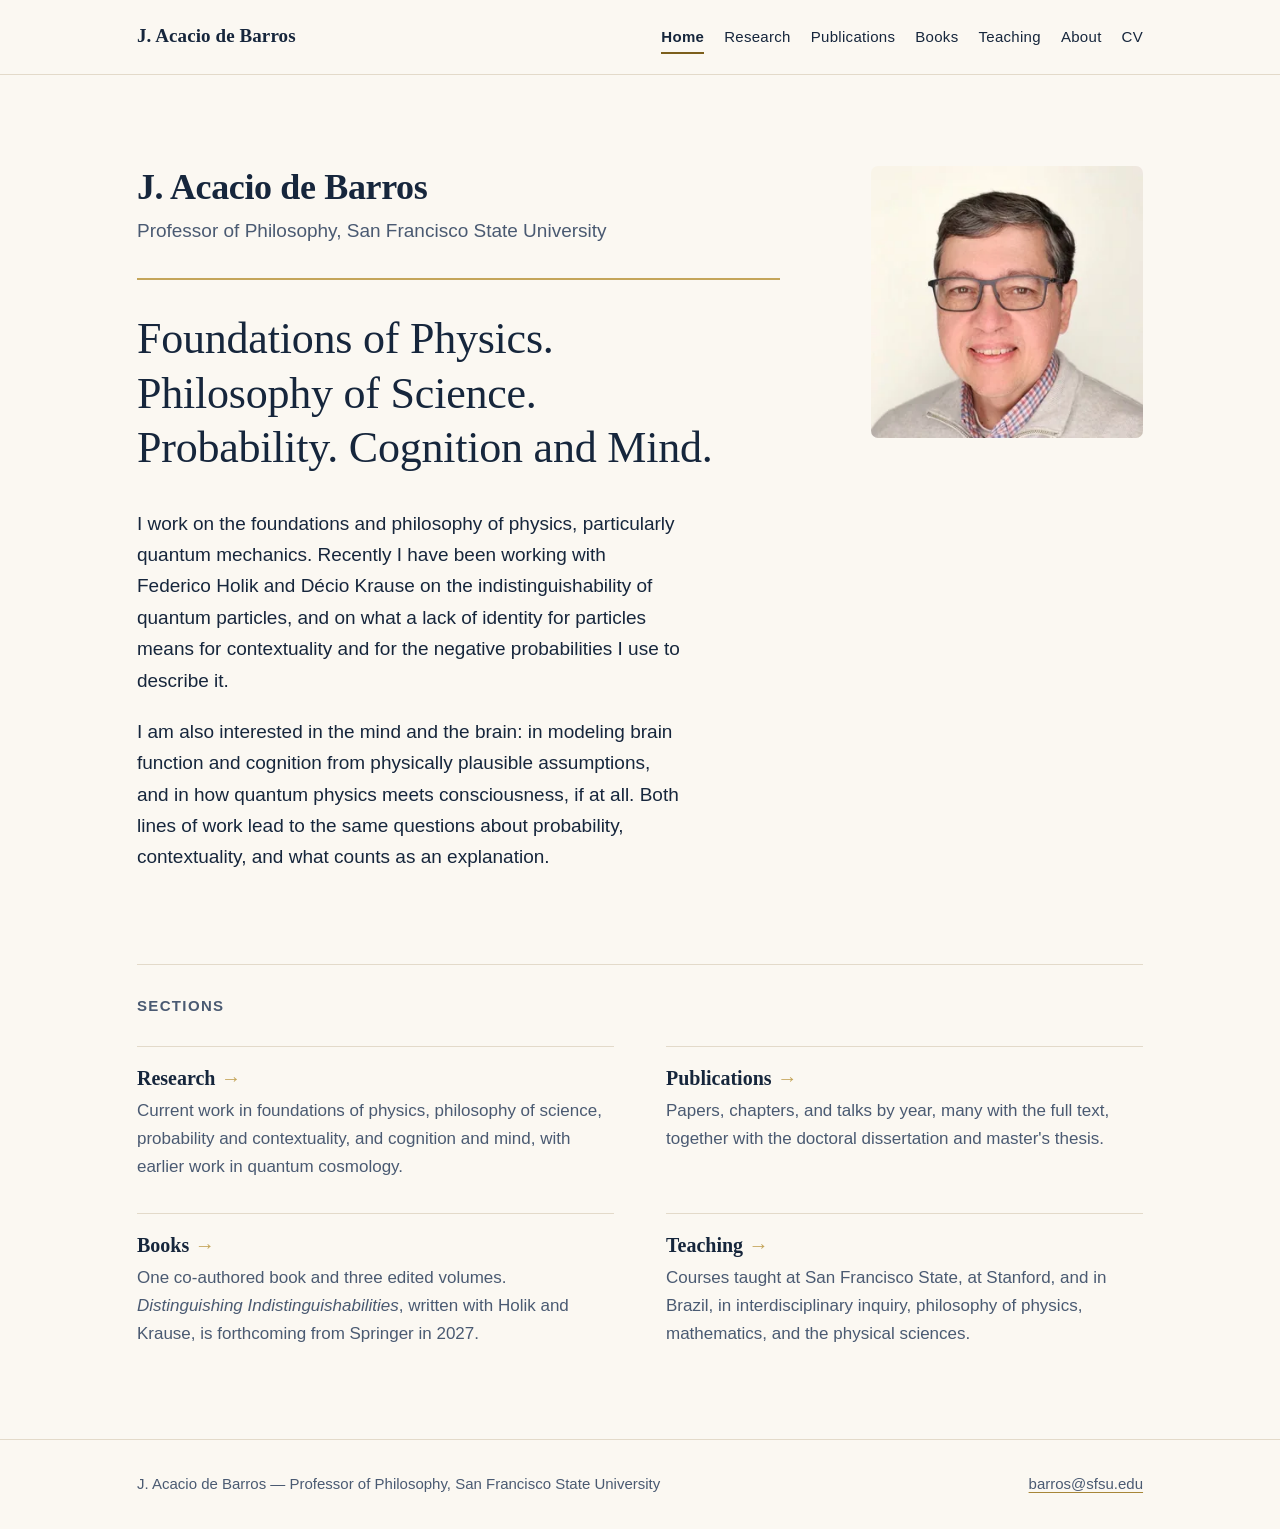
==== commit 77dc91e7: "Correct forthcoming date for Distinguishing Indistinguishabilities Springer now lists the hardcover " ====
--- a/index.html
+++ b/index.html
@@ -98,7 +98,7 @@
 <h3><a href="/books/">Books</a></h3>
 <p>One co-authored book and three edited volumes.
           <cite>Distinguishing Indistinguishabilities</cite>, written with Holik and
-          Krause, is forthcoming from Springer in 2026.</p>
+          Krause, is forthcoming from Springer in 2027.</p>
 </li>
 <li class="entry">
 <h3><a href="/teaching/">Teaching</a></h3>
